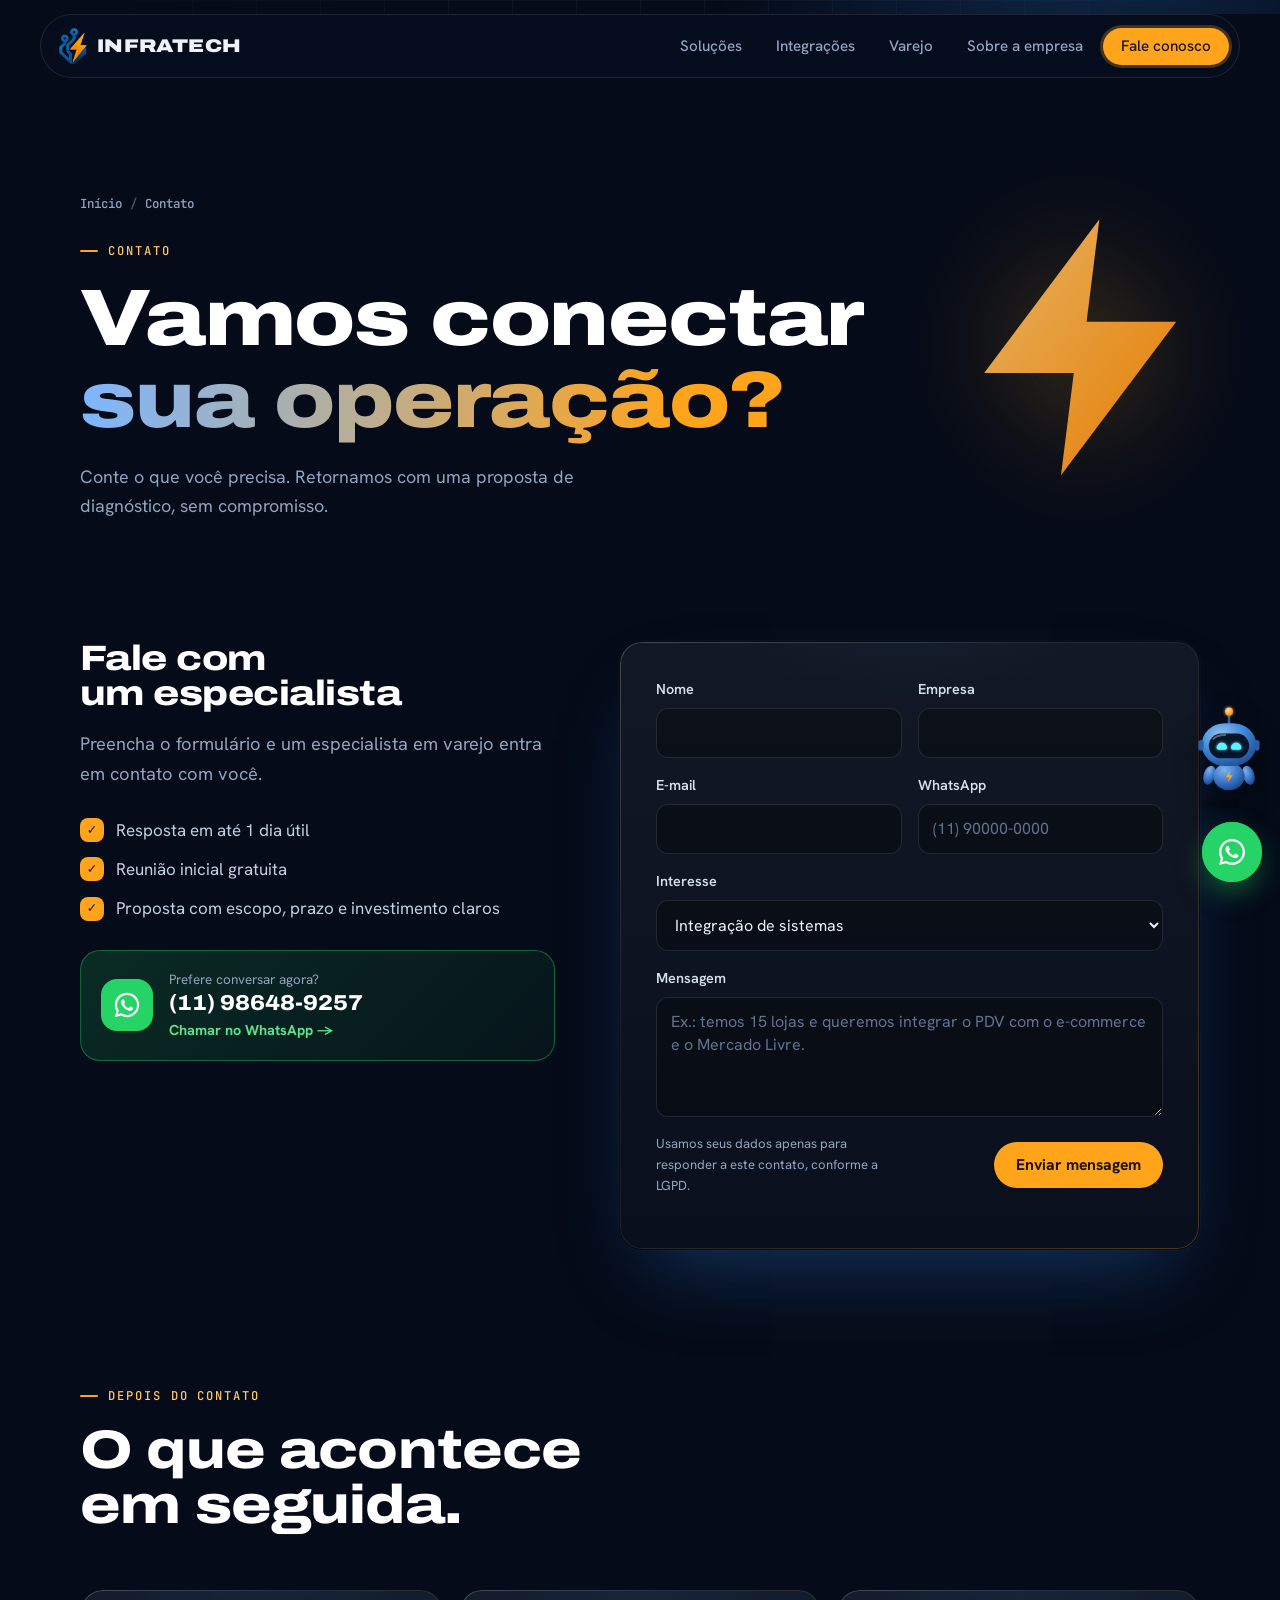
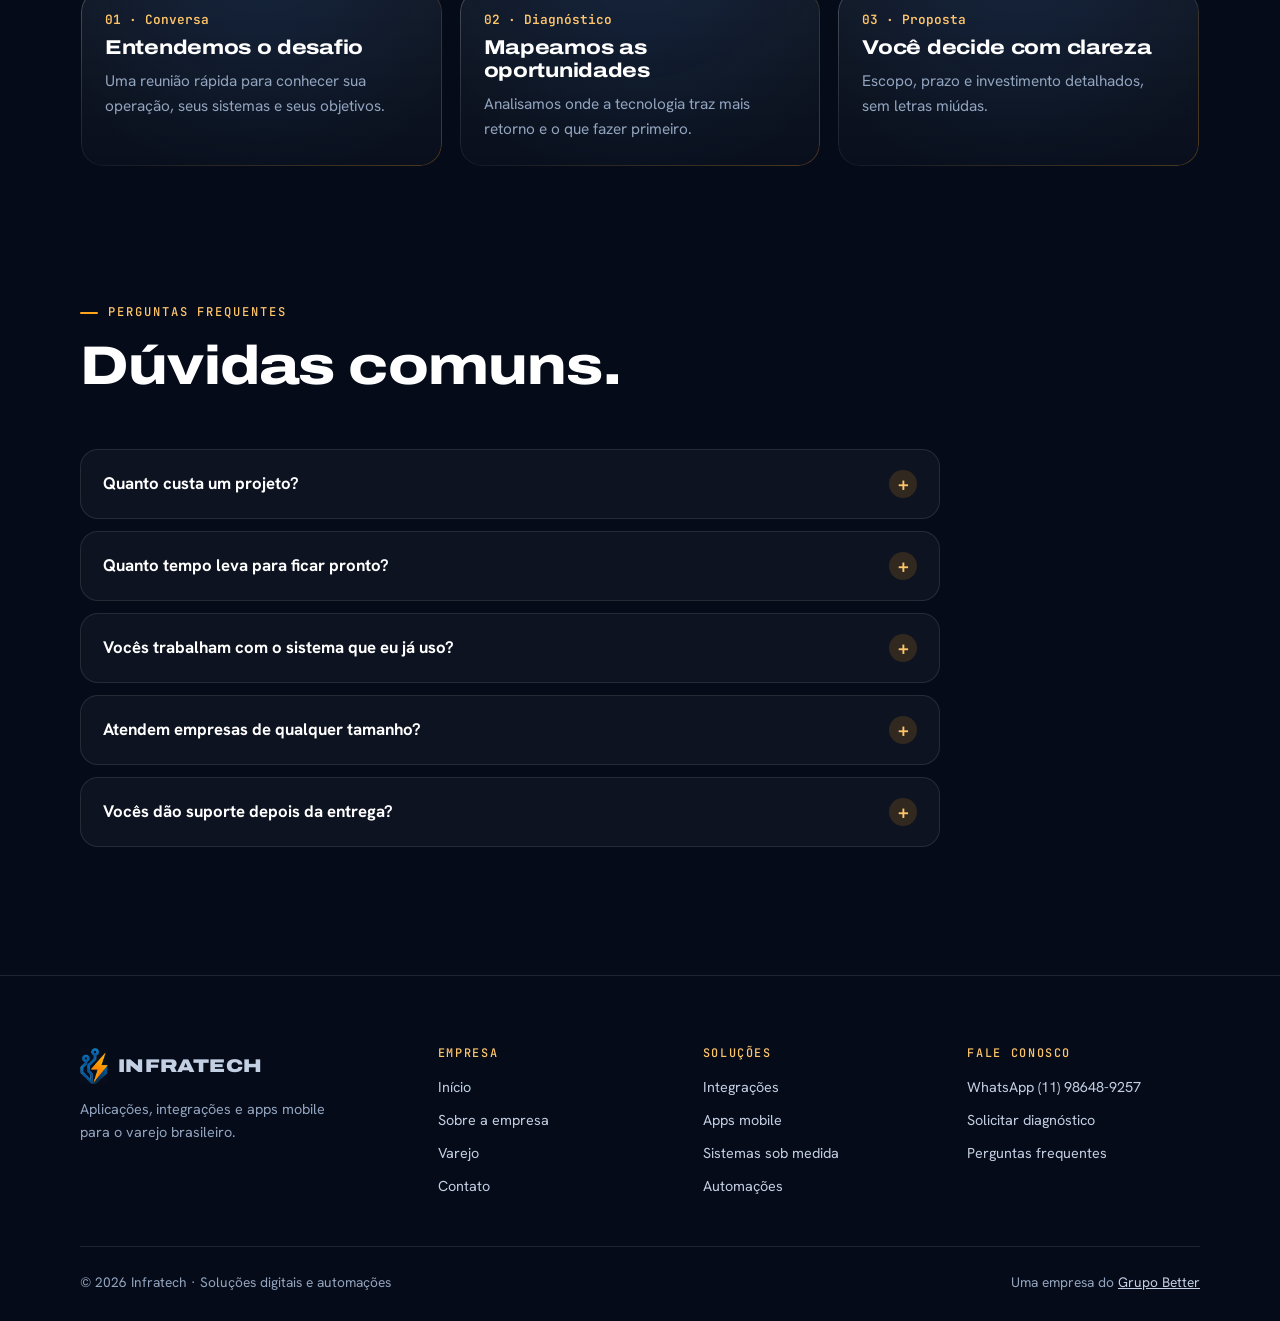
==== contato.html @ d36007a4 "Site Infratech: versão para Netlify Páginas estáticas, assistente com IA em netlify/functions/chat.m" ====
<!doctype html>
<html lang="pt-BR">
<head>
<meta charset="utf-8">
<meta name="viewport" content="width=device-width, initial-scale=1, viewport-fit=cover">
<title>Contato — Infratech</title>
<meta name="description" content="Fale com a Infratech e solicite um diagnóstico gratuito da sua operação de varejo.">
<meta property="og:title" content="Contato — Infratech">
<meta property="og:description" content="Fale com a Infratech e solicite um diagnóstico gratuito da sua operação de varejo.">
<meta property="og:type" content="website">
<meta property="og:locale" content="pt_BR">
<meta name="theme-color" content="#050B18">
<link rel="icon" type="image/png" href="assets/favicon.png">
<link rel="preconnect" href="https://fonts.googleapis.com">
<link rel="preconnect" href="https://fonts.gstatic.com" crossorigin>
<link rel="stylesheet" href="https://fonts.googleapis.com/css2?family=Archivo:wdth,wght@100..125,500..900&family=Hanken+Grotesk:wght@400;500;600&family=JetBrains+Mono:wght@400;500&display=swap">
<link rel="stylesheet" href="assets/css/style.css">
</head>
<body>
<div class="aura" aria-hidden="true"></div>

<header>
  <div class="nav">
    <a class="brand" href="index.html" aria-label="Infratech, página inicial">
      <img src="assets/icone-infratech.png" alt="" width="28" height="36">
      <b>INFRATECH</b>
    </a>
    <nav class="links" id="menu" aria-label="Principal">
      <a href="solucoes.html">Soluções</a>
      <a href="integracoes.html">Integrações</a>
      <a href="varejo.html">Varejo</a>
      <a href="sobre.html">Sobre a empresa</a>
      <a class="btn btn-volt" href="contato.html" aria-current="page">Fale conosco</a>
    </nav>
    <button class="menu-btn" type="button" aria-label="Abrir menu" aria-controls="menu" aria-expanded="false">
      <svg class="ic-menu" viewBox="0 0 24 24"><path d="M4 7h16M4 12h16M4 17h16"/></svg>
      <svg class="ic-close" viewBox="0 0 24 24"><path d="M6 6l12 12M18 6L6 18"/></svg>
    </button>
  </div>
</header>

  <div class="page-hero">
    <svg class="bolt" viewBox="0 0 24 24" aria-hidden="true"><defs><linearGradient id="boltgrad" x1="0" y1="0" x2="1" y2="1"><stop offset="0" stop-color="#FFC56B"/><stop offset="1" stop-color="#FF8A00"/></linearGradient></defs><path d="M13 2L4 14h7l-1 8 9-12h-7l1-8z"/></svg>
    <div class="wrap">
      <nav class="crumbs" aria-label="Você está em"><a href="index.html">Início</a><span>/</span>Contato</nav>
      <p class="eyebrow">Contato</p>
      <h1>Vamos conectar <span class="grad">sua operação?</span></h1>
      <p class="lede">Conte o que você precisa. Retornamos com uma proposta de diagnóstico, sem compromisso.</p>
      
    </div>
  </div>

<main>
  <section style="padding-top:clamp(24px,4vw,48px)">
    <div class="wrap contact">
      <div class="reveal">
        <h2 style="font-size:clamp(1.6rem,2.8vw,2.2rem)">Fale com um especialista</h2>
        <p class="lede">Preencha o formulário e um especialista em varejo entra em contato com você.</p>
        <ul class="checks">
          <li>Resposta em até 1 dia útil</li>
          <li>Reunião inicial gratuita</li>
          <li>Proposta com escopo, prazo e investimento claros</li>
        </ul>
        <a class="wa-card" href="https://wa.me/5511986489257?text=Ol%C3%A1!%20Vim%20pelo%20site%20da%20Infratech%20e%20gostaria%20de%20saber%20mais." target="_blank" rel="noopener">
          <span class="wa-ico"><svg viewBox="0 0 32 32" aria-hidden="true"><path d="M16.04 3C8.86 3 3.03 8.82 3.03 16c0 2.3.6 4.54 1.74 6.52L3 29l6.65-1.74A12.95 12.95 0 0 0 16.04 29C23.2 29 29 23.18 29 16S23.2 3 16.04 3zm0 23.62c-1.95 0-3.87-.52-5.54-1.52l-.4-.24-3.95 1.03 1.06-3.85-.26-.4A10.6 10.6 0 0 1 5.4 16c0-5.86 4.77-10.63 10.64-10.63 5.86 0 10.62 4.77 10.62 10.63 0 5.87-4.76 10.62-10.62 10.62zm5.83-7.95c-.32-.16-1.89-.93-2.18-1.04-.3-.1-.5-.16-.72.16-.21.32-.82 1.04-1 1.25-.19.21-.37.24-.69.08-.32-.16-1.35-.5-2.57-1.59-.95-.85-1.59-1.9-1.78-2.21-.18-.32-.02-.5.14-.65.15-.14.32-.37.48-.56.16-.19.21-.32.32-.53.1-.21.05-.4-.03-.56-.08-.16-.72-1.73-.98-2.37-.26-.62-.52-.54-.72-.55h-.61c-.21 0-.56.08-.85.4-.29.32-1.11 1.09-1.11 2.65s1.14 3.08 1.3 3.29c.16.21 2.24 3.42 5.43 4.8.76.33 1.35.52 1.81.67.76.24 1.45.2 2 .12.61-.09 1.89-.77 2.15-1.52.27-.74.27-1.38.19-1.52-.08-.13-.29-.21-.61-.37z"/></svg></span>
          <span><small>Prefere conversar agora?</small><b>(11) 98648-9257</b><em>Chamar no WhatsApp →</em></span>
        </a>
      </div>
      <form id="form-contato" class="glass reveal" name="contato" action="/" method="post" data-netlify="true" netlify-honeypot="site" novalidate>
        <input type="hidden" name="form-name" value="contato">
        <div class="row">
          <label for="nome">Nome<input id="nome" name="nome" autocomplete="name" required></label>
          <label for="empresa">Empresa<input id="empresa" name="empresa" autocomplete="organization"></label>
        </div>
        <div class="row">
          <label for="email">E-mail<input id="email" name="email" type="email" autocomplete="email" required></label>
          <label for="telefone">WhatsApp<input id="telefone" name="telefone" type="tel" autocomplete="tel" placeholder="(11) 90000-0000"></label>
        </div>
        <label for="interesse">Interesse
          <select id="interesse" name="interesse">
            <option>Integração de sistemas</option>
            <option>Aplicativo mobile</option>
            <option>Sistema sob medida</option>
            <option>Automação de processos</option>
            <option>Ainda não sei, quero conversar</option>
          </select>
        </label>
        <label for="mensagem">Mensagem<textarea id="mensagem" name="mensagem" placeholder="Ex.: temos 15 lojas e queremos integrar o PDV com o e-commerce e o Mercado Livre."></textarea></label>
        <input class="hp" type="text" name="site" tabindex="-1" autocomplete="off" aria-hidden="true">
        <div class="form-foot">
          <small>Usamos seus dados apenas para responder a este contato, conforme a LGPD.</small>
          <button class="btn btn-volt" type="submit">Enviar mensagem</button>
        </div>
        <p id="status" role="status" aria-live="polite"></p>
      </form>
      <!-- formulário oculto: registra na Netlify os contatos encaminhados pelo assistente do chat -->
      <form name="lead-chat" data-netlify="true" netlify-honeypot="site" hidden>
        <input type="hidden" name="form-name" value="lead-chat">
        <input name="resumo"><textarea name="conversa"></textarea><input name="site">
      </form>
    </div>
  </section>

  <section style="padding-top:0">
    <div class="wrap">
      <div class="sec-head reveal">
        <div><p class="eyebrow">Depois do contato</p><h2>O que acontece em seguida.</h2></div>
      </div>
      <div class="next">
        <div class="glass reveal"><span class="n">01 · Conversa</span><h3>Entendemos o desafio</h3><p>Uma reunião rápida para conhecer sua operação, seus sistemas e seus objetivos.</p></div>
        <div class="glass reveal"><span class="n">02 · Diagnóstico</span><h3>Mapeamos as oportunidades</h3><p>Analisamos onde a tecnologia traz mais retorno e o que fazer primeiro.</p></div>
        <div class="glass reveal"><span class="n">03 · Proposta</span><h3>Você decide com clareza</h3><p>Escopo, prazo e investimento detalhados, sem letras miúdas.</p></div>
      </div>
    </div>
  </section>

  <section style="padding-top:0" id="perguntas">
    <div class="wrap">
      <div class="sec-head reveal">
        <div><p class="eyebrow">Perguntas frequentes</p><h2>Dúvidas comuns.</h2></div>
      </div>
      <div class="faq"><details class="reveal"><summary>Quanto custa um projeto?</summary><p>Depende do escopo. Depois do diagnóstico inicial, enviamos uma proposta com escopo, prazo e investimento detalhados, sem compromisso.</p></details><details class="reveal"><summary>Quanto tempo leva para ficar pronto?</summary><p>Uma integração simples pode ficar pronta em poucas semanas; aplicativos e sistemas maiores são entregues em etapas, com partes funcionando desde as primeiras sprints.</p></details><details class="reveal"><summary>Vocês trabalham com o sistema que eu já uso?</summary><p>Na maioria dos casos, sim. Integramos com ERPs, PDVs, plataformas de e-commerce e marketplaces por meio de APIs. No diagnóstico confirmamos as possibilidades do seu sistema.</p></details><details class="reveal"><summary>Atendem empresas de qualquer tamanho?</summary><p>Sim. Atendemos desde lojas com poucas unidades até redes e distribuidores, ajustando o projeto à realidade de cada operação.</p></details><details class="reveal"><summary>Vocês dão suporte depois da entrega?</summary><p>Sim. Oferecemos planos de suporte e evolução contínua, com acompanhamento e melhorias depois do go-live.</p></details></div>
    </div>
  </section>
</main>

<footer>
  <div class="wrap">
    <div class="foot-grid">
      <div>
        <a class="brand" href="index.html"><img src="assets/icone-infratech.png" alt="" width="26" height="34"><b>INFRATECH</b></a>
        <p>Aplicações, integrações e apps mobile para o varejo brasileiro.</p>
      </div>
      <div>
        <h4>Empresa</h4>
        <ul><li><a href="index.html">Início</a></li><li><a href="sobre.html">Sobre a empresa</a></li><li><a href="varejo.html">Varejo</a></li><li><a href="contato.html">Contato</a></li></ul>
      </div>
      <div>
        <h4>Soluções</h4>
        <ul><li><a href="integracoes.html">Integrações</a></li><li><a href="solucoes.html#mobile">Apps mobile</a></li><li><a href="solucoes.html#sistemas">Sistemas sob medida</a></li><li><a href="solucoes.html#automacoes">Automações</a></li></ul>
      </div>
      <div>
        <h4>Fale conosco</h4>
        <ul><li><a href="https://wa.me/5511986489257?text=Ol%C3%A1!%20Vim%20pelo%20site%20da%20Infratech%20e%20gostaria%20de%20saber%20mais." target="_blank" rel="noopener">WhatsApp (11) 98648-9257</a></li><li><a href="contato.html">Solicitar diagnóstico</a></li><li><a href="contato.html#perguntas">Perguntas frequentes</a></li></ul>
      </div>
    </div>
    <div class="foot-bottom"><span>© <span data-ano>2026</span> Infratech · Soluções digitais e automações</span><span class="foot-grupo">Uma empresa do <a href="sobre.html#grupo">Grupo Better</a></span></div>
  </div>
</footer>

<div class="bot-wrap" id="bot">
  <div class="bot-bubble" id="bot-bubble" hidden>Oi! Tire suas dúvidas comigo 👋</div>
  <div class="bot-panel" id="bot-panel" role="dialog" aria-label="Assistente Infratech" hidden>
    <div class="chat-head">
      <span class="chat-ava"><img src="assets/icone-infratech.png" alt=""></span>
      <span><b>Assistente Infratech</b><small><i></i>Online · responde na hora</small></span>
      <button class="bot-close" type="button" aria-label="Fechar">×</button>
    </div>
    <div class="chat-log" id="chat-log" aria-live="polite"></div>
    <div class="chat-chips" id="chat-chips">
      <button type="button">Quais soluções vocês oferecem?</button>
      <button type="button">Vocês atendem meu segmento?</button>
      <button type="button">Como funciona o diagnóstico?</button>
      <button type="button">Quero falar com uma pessoa</button>
    </div>
    <form class="chat-form" id="chat-form">
      <label class="sr" for="chat-input">Sua mensagem</label>
      <input id="chat-input" name="mensagem" type="text" maxlength="600" autocomplete="off" placeholder="Digite sua mensagem…">
      <button type="submit" aria-label="Enviar"><svg viewBox="0 0 24 24" aria-hidden="true"><path d="M4 12l16-8-6 16-2-6-8-2z"/></svg></button>
    </form>
    <p class="chat-note">Assistente com IA, pode cometer erros. <a href="https://wa.me/5511986489257?text=Ol%C3%A1!%20Vim%20pelo%20site%20da%20Infratech%20e%20gostaria%20de%20falar%20com%20um%20especialista." target="_blank" rel="noopener">Falar com uma pessoa</a></p>
  </div>
  <button class="bot" type="button" aria-label="Abrir assistente Infratech" aria-expanded="false" aria-controls="bot-panel">
    <svg viewBox="0 0 120 140" aria-hidden="true">
      <defs>
        <radialGradient id="botHead" cx="35%" cy="25%" r="80%"><stop offset="0" stop-color="#8CC0F2"/><stop offset=".55" stop-color="#3E86D6"/><stop offset="1" stop-color="#1D4F94"/></radialGradient>
        <radialGradient id="botBody" cx="35%" cy="25%" r="85%"><stop offset="0" stop-color="#7DB3EC"/><stop offset=".6" stop-color="#346FC0"/><stop offset="1" stop-color="#173F7A"/></radialGradient>
        <radialGradient id="botTip" cx="40%" cy="35%" r="70%"><stop offset="0" stop-color="#FFE0A8"/><stop offset="1" stop-color="#FF8A00"/></radialGradient>
        <filter id="botGlow" x="-50%" y="-50%" width="200%" height="200%"><feGaussianBlur stdDeviation="2.2" result="b"/><feMerge><feMergeNode in="b"/><feMergeNode in="SourceGraphic"/></feMerge></filter>
      </defs>
      <g class="bot-antenna"><rect x="58" y="12" width="4" height="18" rx="2" fill="#2A5FA8"/><circle class="bot-tip" cx="60" cy="10" r="6" fill="url(#botTip)" filter="url(#botGlow)"/></g>
      <g class="bot-arm l"><ellipse cx="30" cy="108" rx="9" ry="15" fill="url(#botBody)" transform="rotate(18 30 108)"/></g>
      <g class="bot-arm r"><ellipse cx="90" cy="108" rx="9" ry="15" fill="url(#botBody)" transform="rotate(-18 90 108)"/></g>
      <ellipse cx="60" cy="110" rx="24" ry="21" fill="url(#botBody)"/>
      <path d="M62 101l-7 10h5l-2 8 8-11h-5l1-7z" fill="#FFA41B"/>
      <rect x="18" y="28" width="84" height="66" rx="36" fill="url(#botHead)"/>
      <rect x="13" y="54" width="8" height="16" rx="4" fill="#2A5FA8"/><rect x="99" y="54" width="8" height="16" rx="4" fill="#2A5FA8"/>
      <rect x="29" y="44" width="62" height="38" rx="19" fill="#081428"/>
      <path d="M36 52c4-5 12-6 18-6" stroke="rgba(255,255,255,.35)" stroke-width="3" stroke-linecap="round" fill="none"/>
      <g class="bot-eyes" filter="url(#botGlow)">
        <g class="bot-eye"><path d="M41 66c0-5 4-8 8-8s8 3 8 8c0 2-2 3-8 3s-8-1-8-3z" fill="#5CF2FF"/></g>
        <g class="bot-eye"><path d="M63 66c0-5 4-8 8-8s8 3 8 8c0 2-2 3-8 3s-8-1-8-3z" fill="#5CF2FF"/></g>
      </g>
    </svg>
  </button>
  <span class="bot-shadow" aria-hidden="true"></span>
</div>

<a class="wa-float" href="https://wa.me/5511986489257?text=Ol%C3%A1!%20Vim%20pelo%20site%20da%20Infratech%20e%20gostaria%20de%20saber%20mais." target="_blank" rel="noopener" aria-label="Conversar no WhatsApp: (11) 98648-9257">
  <svg viewBox="0 0 32 32" aria-hidden="true"><path d="M16.04 3C8.86 3 3.03 8.82 3.03 16c0 2.3.6 4.54 1.74 6.52L3 29l6.65-1.74A12.95 12.95 0 0 0 16.04 29C23.2 29 29 23.18 29 16S23.2 3 16.04 3zm0 23.62c-1.95 0-3.87-.52-5.54-1.52l-.4-.24-3.95 1.03 1.06-3.85-.26-.4A10.6 10.6 0 0 1 5.4 16c0-5.86 4.77-10.63 10.64-10.63 5.86 0 10.62 4.77 10.62 10.63 0 5.87-4.76 10.62-10.62 10.62zm5.83-7.95c-.32-.16-1.89-.93-2.18-1.04-.3-.1-.5-.16-.72.16-.21.32-.82 1.04-1 1.25-.19.21-.37.24-.69.08-.32-.16-1.35-.5-2.57-1.59-.95-.85-1.59-1.9-1.78-2.21-.18-.32-.02-.5.14-.65.15-.14.32-.37.48-.56.16-.19.21-.32.32-.53.1-.21.05-.4-.03-.56-.08-.16-.72-1.73-.98-2.37-.26-.62-.52-.54-.72-.55h-.61c-.21 0-.56.08-.85.4-.29.32-1.11 1.09-1.11 2.65s1.14 3.08 1.3 3.29c.16.21 2.24 3.42 5.43 4.8.76.33 1.35.52 1.81.67.76.24 1.45.2 2 .12.61-.09 1.89-.77 2.15-1.52.27-.74.27-1.38.19-1.52-.08-.13-.29-.21-.61-.37z"/></svg><span class="wa-tip">Fale no WhatsApp</span>
</a>

<script src="assets/js/main.js"></script>
</body>
</html>
---- assets/css/style.css ----
/* Infratech — estilos compartilhados por todas as páginas */
:root{
  --bg:#050B18;
  --bg-2:#0A1426;
  --glass:rgba(255,255,255,.045);
  --glass-line:rgba(255,255,255,.10);
  --ink:#EEF3FB;
  --muted:#93A4BF;
  --blue:#2F86F0;
  --blue-soft:#7DB6FF;
  --volt:#FFA41B;
  --volt-soft:#FFC56B;
  --ok:#3CDB94;
  --f-display:"Archivo","Arial Narrow",Arial,sans-serif;
  --f-body:"Hanken Grotesk",system-ui,-apple-system,"Segoe UI",Roboto,sans-serif;
  --f-mono:"JetBrains Mono",ui-monospace,SFMono-Regular,Menlo,Consolas,monospace;
  --wrap:1200px;
  --gutter:clamp(16px,4vw,40px);
  --r:22px;
  color-scheme:dark;
}
*{box-sizing:border-box}
[hidden]{display:none!important}
html{scroll-behavior:smooth;background:var(--bg)}
body{margin:0;background:var(--bg);color:var(--ink);font:400 17px/1.6 var(--f-body);-webkit-font-smoothing:antialiased;overflow-x:hidden}
img{max-width:100%;display:block}
a{color:inherit}
:focus-visible{outline:2px solid var(--volt);outline-offset:3px;border-radius:6px}
.wrap{max-width:var(--wrap);margin:0 auto;padding-inline:var(--gutter)}
h1,h2,h3{font-family:var(--f-display);font-stretch:120%;margin:0;text-wrap:balance;line-height:1.02;letter-spacing:-.015em;color:#fff}
h1{font-size:clamp(2.6rem,7vw,5.6rem);font-weight:850}
h2{font-size:clamp(2rem,4.4vw,3.4rem);font-weight:800}
h3{font-size:1.25rem;font-weight:750;line-height:1.15}
p{margin:0}
.grad{background:linear-gradient(92deg,var(--blue-soft) 0%,var(--volt) 85%);-webkit-background-clip:text;background-clip:text;color:transparent}
.eyebrow{display:inline-flex;align-items:center;gap:10px;font:500 .76rem/1 var(--f-mono);letter-spacing:.16em;text-transform:uppercase;color:var(--volt-soft)}
.eyebrow::before{content:"";width:18px;height:2px;background:var(--volt);border-radius:2px}
.lede{font-size:1.14rem;color:var(--muted);max-width:56ch}

/* luzes de fundo */
.aura{position:fixed;inset:0;pointer-events:none;z-index:-1;
  background:radial-gradient(40rem 30rem at 85% -5%,rgba(47,134,240,.22),transparent 60%),
             radial-gradient(34rem 26rem at 0% 45%,rgba(255,164,27,.10),transparent 60%),
             radial-gradient(36rem 30rem at 100% 95%,rgba(47,134,240,.14),transparent 60%)}
.aura::after{content:"";position:absolute;inset:0;
  background-image:linear-gradient(rgba(255,255,255,.035) 1px,transparent 1px),linear-gradient(90deg,rgba(255,255,255,.035) 1px,transparent 1px);
  background-size:64px 64px;-webkit-mask-image:radial-gradient(ellipse at 50% 0%,#000 20%,transparent 70%);mask-image:radial-gradient(ellipse at 50% 0%,#000 20%,transparent 70%)}

/* Navegação flutuante */
header{position:sticky;top:calc(env(safe-area-inset-top,0px) + 14px);z-index:30;padding-inline:var(--gutter);margin-top:14px}
.nav{max-width:var(--wrap);margin:0 auto;display:flex;align-items:center;justify-content:space-between;gap:16px;
  padding:10px 10px 10px 18px;border-radius:999px;background:rgba(8,16,32,.62);backdrop-filter:blur(16px) saturate(1.4);-webkit-backdrop-filter:blur(16px) saturate(1.4);border:1px solid var(--glass-line)}
.brand{display:flex;align-items:center;gap:10px;text-decoration:none}
.brand img{width:28px;height:auto}
.brand b{font:900 1.15rem/1 var(--f-display);font-stretch:125%;letter-spacing:.02em}
.links{display:flex;gap:6px;align-items:center}
.links a{text-decoration:none;color:var(--muted);font-weight:500;font-size:.95rem;padding:9px 14px;border-radius:999px;transition:color .2s,background .2s}
.links a:hover{color:#fff;background:rgba(255,255,255,.06)}
@media (max-width:820px){.links a:not(.btn){display:none}}

.btn{display:inline-flex;align-items:center;gap:10px;font:700 .98rem/1 var(--f-body);text-decoration:none;padding:15px 22px;border-radius:999px;border:0;cursor:pointer;transition:transform .2s,box-shadow .2s,background .2s}
.btn-volt{background:var(--volt);color:#1A1003;box-shadow:0 0 0 0 rgba(255,164,27,0)}
.btn-volt:hover{transform:translateY(-2px);box-shadow:0 10px 30px -6px rgba(255,164,27,.55)}
.links .btn-volt{color:#1A1003;padding:11px 18px}
.links .btn-volt:hover{background:var(--volt-soft);color:#1A1003}
.btn-glass{background:var(--glass);color:#fff;border:1px solid var(--glass-line);backdrop-filter:blur(10px);-webkit-backdrop-filter:blur(10px)}
.btn-glass:hover{background:rgba(255,255,255,.1)}

/* HERO com a foto do shopping */
.hero{padding-inline:var(--gutter);margin-top:-72px}
.stage{position:relative;max-width:1400px;margin:0 auto;min-height:clamp(560px,82vh,780px);border-radius:0 0 34px 34px;overflow:hidden;isolation:isolate;
  display:flex;align-items:flex-end;background:var(--bg-2)}
.stage-media,.stage-media img,.stage-media video{position:absolute;inset:0;width:100%;height:100%;object-fit:cover;max-width:none}
.stage-media .zoom{position:absolute;inset:0;animation:kenburns 14s ease-in-out infinite alternate;transform-origin:50% 55%;will-change:transform}
.stage-media .zoom canvas{position:absolute;inset:0;width:100%;height:100%;mix-blend-mode:screen;pointer-events:none}
@keyframes kenburns{0%{transform:scale(1.04) translate(0,0)}50%{transform:scale(1.12) translate(-1.2%,-.6%)}100%{transform:scale(1.08) translate(1.2%,-1%)}}
.stage video{z-index:1}
.stage video:not([data-ok]){display:none}
.stage::after{content:"";position:absolute;inset:0;z-index:2;
  background:linear-gradient(180deg,rgba(5,11,24,.75) 0%,rgba(5,11,24,.25) 30%,rgba(5,11,24,.55) 62%,rgba(5,11,24,.98) 100%),
             linear-gradient(90deg,rgba(5,11,24,.7),transparent 65%)}
.streaks{position:absolute;inset:0 0 0 52%;z-index:3;pointer-events:none;overflow:hidden}
@media (max-width:900px){.streaks{display:none}}
/* rastros de luz que cruzam o piso, como pessoas passando apressadas */
.streaks i{position:absolute;left:0;height:var(--h,2px);width:var(--l,18%);border-radius:4px;opacity:0;filter:blur(.4px);
  background:linear-gradient(90deg,transparent,var(--c,#FFE2B0) 70%,#fff);box-shadow:0 0 12px var(--c,#FFE2B0);
  animation:trail var(--d,1.8s) cubic-bezier(.4,0,.6,1) infinite;animation-delay:var(--w,0s)}
.streaks i.r{transform:scaleX(-1);animation-name:trail-r}
@keyframes trail{0%{transform:translateX(-30vw);opacity:0}12%{opacity:var(--o,.85)}85%{opacity:var(--o,.85)}100%{transform:translateX(115vw);opacity:0}}
@keyframes trail-r{0%{transform:translateX(115vw) scaleX(-1);opacity:0}12%{opacity:var(--o,.85)}85%{opacity:var(--o,.85)}100%{transform:translateX(-30vw) scaleX(-1);opacity:0}}
/* pulso de luz ambiente, como vitrines e movimento constante */
.stage-media::after{content:"";position:absolute;inset:0;background:radial-gradient(60% 40% at 50% 75%,rgba(255,190,110,.18),transparent 70%);mix-blend-mode:screen;animation:buzz 3.2s ease-in-out infinite alternate}
@keyframes buzz{from{opacity:.35}to{opacity:1}}

.hero-in{position:relative;z-index:4;width:100%;max-width:var(--wrap);margin:0 auto;padding:150px var(--gutter) clamp(28px,4vw,44px);display:grid;gap:clamp(36px,5vw,56px)}
.hero-in>*{min-width:0}
.hero-in h1{margin-top:20px;max-width:13ch;font-size:clamp(2.8rem,7.6vw,6.2rem)}
.hero-in .lede{margin-top:24px;color:#C3CFE2;font-size:clamp(1.05rem,1.4vw,1.2rem)}
.cta-row{display:flex;flex-wrap:wrap;gap:12px;margin-top:32px}

@media (max-width:700px){.hero{padding-inline:0}.stage{border-radius:0 0 26px 26px}}

/* Pilares no rodapé do hero */
.pillars{display:grid;grid-template-columns:repeat(4,1fr);border-radius:20px;overflow:hidden;
  background:rgba(9,18,36,.55);backdrop-filter:blur(18px) saturate(1.3);-webkit-backdrop-filter:blur(18px) saturate(1.3);border:1px solid var(--glass-line)}
.pillars a{display:flex;gap:14px;align-items:center;padding:18px 20px;text-decoration:none;border-left:1px solid var(--glass-line);transition:background .25s;min-width:0}
.pillars a:first-child{border-left:0}
.pillars a:hover{background:rgba(255,255,255,.06)}
.pillars svg{flex:none;width:38px;height:38px;padding:9px;border-radius:12px;background:rgba(47,134,240,.16);stroke:var(--blue-soft);fill:none;stroke-width:1.9;stroke-linecap:round;stroke-linejoin:round}
.pillars a:nth-child(even) svg{background:rgba(255,164,27,.14);stroke:var(--volt-soft)}
.pillars b{display:block;font:700 .98rem/1.2 var(--f-body);color:#fff}
.pillars small{display:block;font-size:.82rem;color:var(--muted);margin-top:3px}
@media (max-width:900px){.pillars{grid-template-columns:repeat(2,1fr)}.pillars a:nth-child(3){border-left:0}.pillars a:nth-child(n+3){border-top:1px solid var(--glass-line)}}
@media (max-width:480px){.pillars a{padding:14px 12px;gap:10px}.pillars small{display:none}.pillars b{font-size:.88rem}.pillars svg{width:32px;height:32px;padding:7px}}

/* Faixas cruzadas de tecnologias */
.bands{position:relative;height:clamp(190px,22vw,260px);margin-top:clamp(24px,4vw,48px);overflow:hidden}
.band{position:absolute;left:-5%;right:-5%;top:50%;overflow:hidden;padding-block:16px}
.band.front{transform:translateY(-50%) rotate(-4deg);z-index:2;
  background:linear-gradient(90deg,#FFB23F,#FF8A00);box-shadow:0 20px 50px -12px rgba(255,138,0,.45)}
.band.back{transform:translateY(-50%) rotate(3.4deg);background:linear-gradient(90deg,#0E2A57,#1A4F9C);border-block:1px solid var(--glass-line)}
.band .row{display:flex;align-items:center;gap:28px;width:max-content;animation:slide 40s linear infinite}
.band.back .row{animation-direction:reverse;animation-duration:55s}
.band .row span{font:850 clamp(1.15rem,2.2vw,1.7rem)/1 var(--f-display);font-stretch:125%;text-transform:uppercase;letter-spacing:.02em;white-space:nowrap}
.band.front .row span{color:#06132A}
.band.back .row span{color:transparent;-webkit-text-stroke:1px rgba(214,228,250,.7)}
.band .row svg{flex:none;width:22px;height:22px}
.band.front .row svg{fill:#06132A}
.band.back .row svg{fill:var(--volt);opacity:.7}
@keyframes slide{to{transform:translateX(-50%)}}

/* Seções */
section{padding-block:clamp(72px,10vw,128px)}
.sec-head{display:grid;grid-template-columns:1.1fr .9fr;gap:20px 56px;align-items:end;margin-bottom:clamp(36px,5vw,56px)}
.sec-head>*{min-width:0}
.sec-head h2{margin-top:16px}
@media (max-width:820px){.sec-head{grid-template-columns:1fr}}

.glass{background:radial-gradient(420px circle at var(--mx,50%) var(--my,-30%),rgba(47,134,240,.13),transparent 60%),linear-gradient(180deg,rgba(255,255,255,.055),rgba(255,255,255,.02));
  border:1px solid transparent;border-radius:var(--r);position:relative;overflow:hidden;
  background-clip:padding-box}
.glass::after{content:"";position:absolute;inset:0;border-radius:inherit;padding:1px;pointer-events:none;
  background:linear-gradient(140deg,rgba(255,255,255,.22),rgba(255,255,255,.05) 40%,rgba(255,164,27,.28));
  -webkit-mask:linear-gradient(#000 0 0) content-box,linear-gradient(#000 0 0);-webkit-mask-composite:xor;mask-composite:exclude}
.glass:hover::after{background:linear-gradient(140deg,rgba(125,182,255,.6),rgba(255,255,255,.08) 45%,rgba(255,164,27,.55))}

/* Bento de serviços */
.bento{display:grid;grid-template-columns:repeat(6,1fr);gap:16px}
.cell{padding:clamp(22px,2.6vw,32px);display:flex;flex-direction:column;gap:12px;min-width:0;transition:transform .3s,border-color .3s}
.cell:hover{transform:translateY(-4px)}
.cell .tag{font:500 .72rem/1 var(--f-mono);letter-spacing:.14em;text-transform:uppercase;color:var(--blue-soft)}
.cell p{color:var(--muted)}
.cell.int{grid-column:span 4}
.cell.mob{grid-column:span 2;grid-row:span 2}
.cell.app,.cell.auto{grid-column:span 2}
.cell.cta-cell{grid-column:span 6;flex-direction:row;flex-wrap:wrap;align-items:center;background:linear-gradient(110deg,rgba(47,134,240,.38),rgba(255,164,27,.30));justify-content:space-between}
.cell.cta-cell h3{font-size:clamp(1.3rem,2.4vw,1.8rem)}
.cell.int::before{content:"";position:absolute;width:420px;height:420px;right:-160px;top:-200px;background:radial-gradient(circle,rgba(47,134,240,.35),transparent 65%);pointer-events:none}
@media (max-width:980px){.bento{grid-template-columns:repeat(2,1fr)}.cell.int,.cell.mob,.cell.app,.cell.auto,.cell.cta-cell{grid-column:span 2;grid-row:auto}}
@media (min-width:600px) and (max-width:980px){.cell.app,.cell.auto{grid-column:span 1}}

/* diagrama de integração */
.mesh{margin-top:auto;display:grid;grid-template-columns:1fr auto 1fr;align-items:center;gap:14px;padding-top:12px}
.mesh .col{display:grid;gap:8px}
.chip{font:500 .78rem/1 var(--f-mono);padding:10px 12px;border-radius:10px;background:rgba(255,255,255,.05);border:1px solid var(--glass-line);color:#D5DEEC;position:relative}
.chip::after{content:"";position:absolute;top:50%;width:14px;height:1px;background:linear-gradient(90deg,var(--volt),transparent)}
.mesh .col:first-child .chip::after{right:-15px}
.mesh .col:last-child .chip::after{left:-15px;transform:scaleX(-1)}
.hub{width:78px;height:78px;border-radius:22px;display:grid;place-items:center;background:linear-gradient(145deg,#1B5FB8,#0A2347);border:1px solid rgba(255,255,255,.18);position:relative;box-shadow:0 0 40px rgba(47,134,240,.45)}
.hub img{width:40px}
.hub::after{content:"";position:absolute;inset:-9px;border-radius:28px;border:1.5px dashed rgba(255,164,27,.6);animation:spin 18s linear infinite}
@keyframes spin{to{transform:rotate(360deg)}}
@media (max-width:520px){.mesh{grid-template-columns:1fr}.hub{margin:6px auto}.chip::after{display:none}}

/* celular: tela de bloqueio com notificações chegando em sequência */
.phone{position:relative;margin:auto auto 0;width:min(232px,86%);aspect-ratio:9/19;border-radius:38px;padding:7px;
  background:linear-gradient(145deg,#3A4558,#121927 40%,#2A3344);box-shadow:0 0 0 1px rgba(255,255,255,.08),0 40px 60px -25px rgba(0,0,0,.85),0 0 60px -10px rgba(47,134,240,.35)}
.phone::before,.phone::after{content:"";position:absolute;width:3px;border-radius:2px;background:#2A3344}
.phone::before{left:-2px;top:22%;height:13%}
.phone::after{right:-2px;top:28%;height:18%}
.screen{position:relative;height:100%;border-radius:32px;overflow:hidden;padding:10px 10px 0;display:flex;flex-direction:column;
  background:radial-gradient(120% 70% at 20% 0%,#2F86F0 0%,transparent 55%),radial-gradient(90% 60% at 100% 100%,#FF9F1C 0%,transparent 60%),linear-gradient(170deg,#0B2A55,#081530 60%,#2A1A08)}
.island{width:72px;height:20px;border-radius:12px;background:#000;margin:0 auto}
.sbar{position:absolute;top:13px;left:20px;right:18px;display:flex;justify-content:space-between;font:600 .6rem/1 var(--f-body);color:#fff}
.sbar i{display:inline-block;width:16px;height:8px;border:1px solid rgba(255,255,255,.8);border-radius:3px;position:relative;vertical-align:middle;margin-left:4px}
.sbar i::after{content:"";position:absolute;inset:1px 4px 1px 1px;background:#fff;border-radius:1px}
.lock{text-align:center;color:#fff;margin-top:14px}
.lock small{display:block;font:500 .66rem/1 var(--f-body);opacity:.85}
.lock b{display:block;font:800 3rem/1 var(--f-display);font-stretch:110%;letter-spacing:-.02em;margin-top:4px;font-variant-numeric:tabular-nums}
.notes{display:grid;gap:7px;margin-top:16px}
.note{display:grid;grid-template-columns:28px 1fr;gap:8px;align-items:start;padding:9px 10px;border-radius:16px;
  background:rgba(240,245,255,.16);backdrop-filter:blur(14px) saturate(1.4);-webkit-backdrop-filter:blur(14px) saturate(1.4);border:1px solid rgba(255,255,255,.14);color:#fff;
  animation:note 10s cubic-bezier(.2,.8,.2,1) infinite both}
.note .ap{width:28px;height:28px;border-radius:8px;display:grid;place-items:center;background:linear-gradient(145deg,#2F86F0,#0B2A55)}
.note .ap svg{width:15px;height:15px;fill:#FFB23F}
.note.c .ap{background:linear-gradient(145deg,#FFB23F,#FF8A00)}
.note.c .ap svg{fill:#0B2A55}
.note.d .ap{background:linear-gradient(145deg,#3CDB94,#14915A)}
.note.d .ap svg{fill:#fff}
.note .hd{display:flex;justify-content:space-between;font:600 .56rem/1 var(--f-body);opacity:.75;text-transform:uppercase;letter-spacing:.04em}
.note p{font:600 .7rem/1.25 var(--f-body);color:#fff;margin-top:4px}
.note p span{font-weight:400;opacity:.85}
.note p em{font-style:normal;color:#FFC56B}
.note.c{animation-delay:1.6s}
.note.d{animation-delay:3.2s}
@keyframes note{
  0%{opacity:0;transform:translateY(-14px) scale(.92)}
  6%,82%{opacity:1;transform:none}
  92%,100%{opacity:0;transform:translateY(-6px) scale(.97)}}
.phone-foot{margin-top:auto;display:flex;justify-content:space-between;align-items:center;padding:0 12px 10px}
.phone-foot span{width:30px;height:30px;border-radius:50%;background:rgba(0,0,0,.35);backdrop-filter:blur(8px);-webkit-backdrop-filter:blur(8px)}
.homebar{position:absolute;bottom:6px;left:50%;width:84px;height:4px;margin-left:-42px;border-radius:4px;background:rgba(255,255,255,.85)}

/* automação: interruptores */
.toggles{display:grid;gap:8px;margin-top:auto;padding-top:8px}
.toggles div{display:flex;justify-content:space-between;align-items:center;font-size:.88rem;color:#D5DEEC;padding:9px 12px;border-radius:12px;background:rgba(255,255,255,.04)}
.sw{width:34px;height:20px;border-radius:20px;background:var(--ok);position:relative;flex:none}
.sw::after{content:"";position:absolute;top:3px;right:3px;width:14px;height:14px;border-radius:50%;background:#fff}

.code{margin-top:auto;font:400 .78rem/1.7 var(--f-mono);color:var(--muted);background:rgba(0,0,0,.25);border:1px solid var(--glass-line);border-radius:12px;padding:12px 14px;overflow-x:auto}
.code b{color:var(--blue-soft);font-weight:400}.code em{color:var(--volt-soft);font-style:normal}

/* Varejo */
.retail{display:grid;grid-template-columns:repeat(3,1fr);gap:16px}
.retail .glass{padding:clamp(24px,2.8vw,34px);display:flex;flex-direction:column;gap:12px}
.retail .ico{width:48px;height:48px;border-radius:14px;display:grid;place-items:center;background:rgba(255,164,27,.12);border:1px solid rgba(255,164,27,.3)}
.retail .ico svg{width:24px;height:24px;stroke:var(--volt-soft);fill:none;stroke-width:1.8;stroke-linecap:round;stroke-linejoin:round}
.retail p{color:var(--muted)}
.retail code{margin-top:auto;font:500 .76rem/1.6 var(--f-mono);color:var(--blue-soft)}
@media (max-width:900px){.retail{grid-template-columns:1fr}}

/* Processo */
.timeline{display:grid;grid-template-columns:repeat(4,1fr);gap:16px;position:relative}
.timeline::before{content:"";position:absolute;left:0;right:0;top:23px;height:2px;background:linear-gradient(90deg,var(--blue),var(--volt));opacity:.6}
.tl{display:grid;gap:12px;align-content:start;position:relative}
.tl .n{width:48px;height:48px;border-radius:50%;display:grid;place-items:center;background:var(--bg);border:2px solid var(--blue);font:600 .85rem/1 var(--f-mono);color:#fff}
.tl:nth-child(3) .n{border-color:#B9944A}.tl:nth-child(4) .n{border-color:var(--volt)}
.tl p{color:var(--muted);font-size:.97rem}
.tl small{font:500 .74rem/1 var(--f-mono);color:var(--volt-soft)}
@media (max-width:900px){.timeline{grid-template-columns:repeat(2,1fr);row-gap:36px}.timeline::before{display:none}}
@media (max-width:520px){.timeline{grid-template-columns:1fr}}

/* Contato */
.contact{display:grid;grid-template-columns:.9fr 1.1fr;gap:clamp(32px,5vw,72px);align-items:start}
.contact>*{min-width:0}
.contact .lede{margin-top:18px}
.checks{list-style:none;padding:0;margin:28px 0 0;display:grid;gap:12px}
.checks li{display:flex;gap:12px;align-items:center;color:#C3CFE2}
.checks li::before{content:"✓";flex:none;width:24px;height:24px;border-radius:8px;display:grid;place-items:center;background:var(--volt);color:#1A1003;font:800 .78rem/1 var(--f-body)}
form.glass{padding:clamp(22px,3vw,36px);display:grid;gap:16px;box-shadow:0 0 0 1px rgba(255,255,255,.02),0 40px 80px -30px rgba(47,134,240,.35)}
.row{display:grid;grid-template-columns:1fr 1fr;gap:16px}
@media (max-width:560px){.row{grid-template-columns:1fr}}
@media (max-width:860px){.contact{grid-template-columns:1fr}}
label{display:grid;gap:7px;font-weight:600;font-size:.9rem;color:#D5DEEC}
input,select,textarea{font:400 1rem/1.4 var(--f-body);color:var(--ink);background:rgba(0,0,0,.28);border:1px solid var(--glass-line);border-radius:12px;padding:13px 14px;width:100%}
input::placeholder,textarea::placeholder{color:#62738E}
select option{background:var(--bg-2)}
input:focus,select:focus,textarea:focus{outline:none;border-color:var(--blue);box-shadow:0 0 0 3px rgba(47,134,240,.25)}
textarea{min-height:120px;resize:vertical}
.form-foot{display:flex;flex-wrap:wrap;gap:14px;align-items:center;justify-content:space-between}
.form-foot small{color:var(--muted);font-size:.82rem;max-width:34ch}
#status{font-weight:600;font-size:.95rem;min-height:1px}
#status.ok{color:var(--ok)}#status.err{color:#FF7A7A}
.hp{position:absolute;left:-9999px}

footer{border-top:1px solid var(--glass-line);padding-block:36px;color:var(--muted);font-size:.9rem}
.foot{display:flex;flex-wrap:wrap;gap:16px 32px;justify-content:space-between;align-items:center}

/* revelar ao rolar: visível por padrão, anima apenas se o JS ativar */
.js .reveal{opacity:0;transform:translateY(24px);transition:opacity .7s ease,transform .7s ease}
.js .reveal.in{opacity:1;transform:none}


/* ===== Navegação entre páginas ===== */
.links a[aria-current="page"]{color:#fff;background:rgba(255,255,255,.08)}
.menu-btn{display:none;width:44px;height:44px;border-radius:50%;border:1px solid var(--glass-line);background:var(--glass);color:#fff;cursor:pointer;place-items:center}
.menu-btn svg{width:20px;height:20px;stroke:currentColor;stroke-width:2;fill:none;stroke-linecap:round}
.menu-btn .ic-close{display:none}
@media (max-width:820px){
  .menu-btn{display:grid}
  .nav{position:relative;padding:8px 8px 8px 16px}
  .links{display:none;position:absolute;top:calc(100% + 10px);left:0;right:0;flex-direction:column;align-items:stretch;gap:4px;padding:10px;border-radius:22px;
    background:#08101F;border:1px solid var(--glass-line);box-shadow:0 30px 60px -20px rgba(0,0,0,.8)}
  .links a:not(.btn){display:block;padding:14px 16px;font-size:1.05rem;border-radius:14px}
  .links .btn{justify-content:center;margin-top:6px;padding:15px}
  header.open .links{display:flex}
  header.open .menu-btn .ic-close{display:block}
  header.open .menu-btn .ic-menu{display:none}
}

/* ===== Cabeçalho das páginas internas ===== */
.page-hero{position:relative;padding-block:clamp(72px,10vw,120px) clamp(40px,6vw,72px);overflow:hidden}
.page-hero .wrap{position:relative;z-index:1}
.crumbs{display:flex;gap:8px;align-items:center;font:500 .78rem/1 var(--f-mono);color:var(--muted);margin-bottom:22px}
.crumbs a{text-decoration:none}.crumbs a:hover{color:#fff}
.crumbs span{opacity:.5}
.page-hero h1{font-size:clamp(2.6rem,6.4vw,5rem);max-width:16ch;margin-top:18px}
.page-hero .lede{margin-top:22px;font-size:clamp(1.05rem,1.4vw,1.2rem)}
.page-hero .bolt{position:absolute;right:max(var(--gutter),calc(50% - 600px));top:50%;transform:translateY(-46%);width:clamp(160px,24vw,320px);opacity:.9;pointer-events:none;
  filter:drop-shadow(0 0 60px rgba(255,164,27,.35))}
.page-hero .bolt path{fill:url(#boltgrad)}
@media (max-width:820px){.page-hero .bolt{opacity:.18;right:-40px}}

.subnav{display:flex;flex-wrap:wrap;gap:10px;margin-top:32px}
.subnav a{display:inline-flex;align-items:center;gap:8px;text-decoration:none;font:600 .92rem/1 var(--f-body);color:#D5DEEC;padding:12px 16px;border-radius:999px;border:1px solid var(--glass-line);background:var(--glass);transition:background .2s,border-color .2s}
.subnav a:hover{background:rgba(255,255,255,.08);border-color:rgba(255,255,255,.2)}
.subnav a i{width:7px;height:7px;border-radius:50%;background:var(--volt)}

/* ===== Seções de detalhe (texto + visual) ===== */
.split{display:grid;grid-template-columns:1fr 1fr;gap:clamp(32px,5vw,72px);align-items:center;scroll-margin-top:110px}
.split>*{min-width:0}
.split.rev>.visual{order:-1}
.split h2{margin-top:16px}
.split .lede{margin-top:18px}
.visual{padding:clamp(22px,3vw,36px);min-height:420px;display:flex;flex-direction:column;justify-content:center;gap:14px}
.visual .phone{margin:0 auto}
.visual .code{margin-top:0}
.visual .toggles{margin-top:0}
.visual .mesh{margin-top:0}
@media (max-width:900px){.split{grid-template-columns:1fr}.split.rev>.visual{order:0}.visual{min-height:0}}
.sep{height:1px;background:linear-gradient(90deg,transparent,var(--glass-line),transparent);margin-block:clamp(56px,8vw,96px)}
.examples{margin-top:22px;display:flex;flex-wrap:wrap;gap:8px}
.examples span{font:500 .78rem/1 var(--f-mono);color:var(--blue-soft);padding:9px 11px;border-radius:8px;background:rgba(47,134,240,.1);border:1px solid rgba(47,134,240,.22)}

/* painel de números do sistema sob medida */
.kpis{display:grid;grid-template-columns:repeat(3,1fr);gap:10px}
.kpi{padding:14px;border-radius:14px;background:rgba(255,255,255,.04);border:1px solid var(--glass-line)}
.kpi small{display:block;font:500 .68rem/1 var(--f-mono);color:var(--muted);text-transform:uppercase;letter-spacing:.08em}
.kpi b{display:block;font:800 1.2rem/1 var(--f-display);font-stretch:112%;margin-top:10px;font-variant-numeric:tabular-nums}
.kpi em{font:600 .76rem/1 var(--f-body);font-style:normal;color:var(--ok);display:block;margin-top:6px}
.bars{display:flex;align-items:flex-end;gap:8px;height:120px;padding:14px;border-radius:14px;background:rgba(255,255,255,.03);border:1px solid var(--glass-line)}
.bars i{flex:1;border-radius:6px 6px 2px 2px;background:linear-gradient(180deg,var(--blue-soft),var(--blue));opacity:.85;transform-origin:bottom;animation:grow 1.2s cubic-bezier(.2,.8,.2,1) both}
.bars i:last-child{background:linear-gradient(180deg,var(--volt-soft),var(--volt))}
@keyframes grow{from{transform:scaleY(.15)}}
@media (max-width:480px){.kpis{grid-template-columns:1fr 1fr}.kpi:last-child{display:none}}

/* ===== Varejo: segmentos e calendário ===== */
.segments{display:grid;grid-template-columns:repeat(3,1fr);gap:16px}
.segments .glass{padding:clamp(22px,2.6vw,30px);display:flex;flex-direction:column;gap:10px}
.segments .glass p{color:var(--muted);font-size:.97rem}
.segments ul{list-style:none;padding:0;margin:6px 0 0;display:flex;flex-wrap:wrap;gap:6px}
.segments li{font:500 .74rem/1 var(--f-mono);color:#D5DEEC;padding:7px 9px;border-radius:6px;background:rgba(255,255,255,.06)}
@media (max-width:980px){.segments{grid-template-columns:repeat(2,1fr)}}
@media (max-width:620px){.segments{grid-template-columns:1fr}}

.calendar{display:grid;grid-template-columns:repeat(6,1fr);gap:12px}
.month{padding:18px 16px;border-radius:18px;background:rgba(255,255,255,.035);border:1px solid var(--glass-line);display:grid;gap:8px;align-content:start}
.month small{font:500 .72rem/1 var(--f-mono);color:var(--muted);text-transform:uppercase;letter-spacing:.1em}
.month b{font:750 1.05rem/1.2 var(--f-display);font-stretch:110%;color:#fff}
.month .meter{height:6px;border-radius:6px;background:rgba(255,255,255,.08);overflow:hidden}
.month .meter i{display:block;height:100%;border-radius:6px;background:linear-gradient(90deg,var(--blue),var(--volt))}
.month.peak{background:linear-gradient(160deg,rgba(255,164,27,.18),rgba(255,164,27,.04));border-color:rgba(255,164,27,.4)}
@media (max-width:980px){.calendar{grid-template-columns:repeat(3,1fr)}}
@media (max-width:520px){.calendar{grid-template-columns:repeat(2,1fr)}}

.eco{display:grid;grid-template-columns:repeat(3,1fr);gap:16px}
.eco .glass{padding:22px;display:grid;gap:12px;align-content:start}
.eco h3{font-size:1.05rem}
.eco .tags{display:flex;flex-wrap:wrap;gap:6px}
.eco .tags span{font:500 .76rem/1 var(--f-mono);color:var(--blue-soft);padding:8px 10px;border-radius:8px;background:rgba(47,134,240,.1)}
@media (max-width:900px){.eco{grid-template-columns:1fr 1fr}}
@media (max-width:560px){.eco{grid-template-columns:1fr}}

/* ===== Sobre ===== */
.about{display:grid;grid-template-columns:1.1fr .9fr;gap:clamp(32px,5vw,72px);align-items:start}
.about>*{min-width:0}
.about .prose{display:grid;gap:18px;color:#C3CFE2;font-size:1.08rem;max-width:60ch}
.quote{padding:clamp(26px,3vw,40px);display:grid;gap:18px}
.quote p{font:700 clamp(1.3rem,2.2vw,1.7rem)/1.3 var(--f-display);font-stretch:108%;color:#fff;text-wrap:balance}
.quote span{font:500 .8rem/1 var(--f-mono);color:var(--volt-soft)}
@media (max-width:900px){.about{grid-template-columns:1fr}}
.values{display:grid;grid-template-columns:repeat(4,1fr);gap:16px}
.values .glass{padding:24px;display:grid;gap:10px;align-content:start}
.values .glass p{color:var(--muted);font-size:.96rem}
.values .k{font:800 2.4rem/1 var(--f-display);font-stretch:120%;color:transparent;-webkit-text-stroke:1px rgba(255,164,27,.7)}
@media (max-width:980px){.values{grid-template-columns:1fr 1fr}}
@media (max-width:520px){.values{grid-template-columns:1fr}}
.mvv{display:grid;grid-template-columns:repeat(3,1fr);gap:16px}
.mvv .glass{padding:clamp(24px,2.8vw,34px);display:grid;gap:12px;align-content:start}
.mvv .glass p{color:var(--muted)}
.mvv .tag{font:500 .72rem/1 var(--f-mono);letter-spacing:.14em;text-transform:uppercase;color:var(--blue-soft)}
@media (max-width:900px){.mvv{grid-template-columns:1fr}}

/* ===== Grupo Better ===== */
.grupo{display:grid;grid-template-columns:repeat(3,1fr);gap:14px}
.grupo .glass{padding:16px;display:flex;flex-direction:column;gap:6px;text-decoration:none;color:inherit}
.grupo h3{font-size:1.05rem}
.grupo .glass p{color:var(--muted);font-size:.88rem;line-height:1.5}
.grupo-logo{display:flex;align-items:center;justify-content:center;height:72px;padding:12px 18px;margin-bottom:6px;background:#fff;border-radius:12px}
.grupo-logo img{max-width:100%;max-height:100%;width:auto;height:auto}
.grupo-infra{display:inline-flex;align-items:center;gap:8px;font:800 1.05rem/1 var(--f-display);font-stretch:115%;letter-spacing:.02em;color:#0A1426}
.grupo-infra img{height:28px}
.grupo-link{font:500 .68rem/1 var(--f-mono);letter-spacing:.1em;text-transform:uppercase;color:var(--blue-soft);margin-top:auto;padding-top:6px}
.grupo .glass:hover .grupo-link{color:#fff}
.grupo-atual .grupo-link{color:var(--volt-soft)}
@media (max-width:900px){.grupo{grid-template-columns:1fr}}
/* ===== Integrações ===== */
.int-grupo{scroll-margin-top:110px}
.int-logos{display:grid;grid-template-columns:repeat(3,1fr);gap:14px}
.int-card{padding:16px;display:flex;flex-direction:column;gap:6px}
.int-card h3{font-size:1.05rem}
.int-card p{color:var(--muted);font-size:.9rem;line-height:1.5}
.int-logo{display:flex;align-items:center;justify-content:center;height:84px;padding:14px 22px;margin-bottom:6px;background:#fff;border-radius:12px}
.int-logo img{max-width:100%;max-height:100%;width:auto;height:auto}
.int-logo.quadrado{padding-block:4px}
.int-logo.escuro{background:#0A1426;box-shadow:inset 0 0 0 1px var(--glass-line)}
.int-logo b{font:800 1.2rem/1.1 var(--f-display);font-stretch:110%;color:#0A1426;text-align:center}
.int-nota{margin-top:clamp(36px,5vw,56px);color:#C3CFE2;font-size:1.02rem;text-align:center}
.int-aviso{margin-top:10px;color:var(--muted);font-size:.8rem;text-align:center;opacity:.8}
.int-mais{display:inline-block;margin-top:20px;color:var(--volt-soft);font-weight:600;text-decoration:none}
.int-mais:hover{color:#fff}
@media (max-width:900px){.int-logos{grid-template-columns:1fr 1fr}}
@media (max-width:520px){.int-logos{grid-template-columns:1fr}}
.foot-grupo{color:var(--muted)}
.foot-grupo a{color:#C3CFE2}
.foot-grupo a:hover{color:#fff}

/* ===== Contato: próximos passos e perguntas ===== */
.next{display:grid;grid-template-columns:repeat(3,1fr);gap:16px}
.next .glass{padding:24px;display:grid;gap:10px;align-content:start}
.next .glass p{color:var(--muted);font-size:.96rem}
.next .n{font:600 .8rem/1 var(--f-mono);color:var(--volt-soft)}
@media (max-width:820px){.next{grid-template-columns:1fr}}
.faq{display:grid;gap:12px;max-width:860px}
.faq details{border-radius:18px;background:rgba(255,255,255,.035);border:1px solid var(--glass-line);transition:background .2s}
.faq details[open]{background:rgba(255,255,255,.06)}
.faq summary{cursor:pointer;list-style:none;padding:20px 22px;font:700 1.05rem/1.3 var(--f-body);color:#fff;display:flex;justify-content:space-between;gap:16px;align-items:center}
.faq summary::-webkit-details-marker{display:none}
.faq summary::after{content:"+";flex:none;width:28px;height:28px;border-radius:50%;display:grid;place-items:center;background:rgba(255,164,27,.15);color:var(--volt-soft);font-size:1.2rem;transition:transform .25s}
.faq details[open] summary::after{transform:rotate(45deg)}
.faq details p{padding:0 22px 22px;color:var(--muted);max-width:70ch}

/* ===== Chamada final comum ===== */
.cta-band{padding:clamp(32px,5vw,56px);display:grid;grid-template-columns:1fr auto;gap:24px;align-items:center;
  background:radial-gradient(600px circle at 0% 0%,rgba(47,134,240,.35),transparent 60%),radial-gradient(500px circle at 100% 100%,rgba(255,164,27,.28),transparent 60%),rgba(255,255,255,.03)}
.cta-band h2{font-size:clamp(1.8rem,3.6vw,2.8rem)}
.cta-band p{color:#C3CFE2;margin-top:12px;max-width:52ch}
@media (max-width:760px){.cta-band{grid-template-columns:1fr}}
.more{display:inline-flex;align-items:center;gap:8px;margin-top:28px;font-weight:700;color:var(--volt-soft);text-decoration:none}
.more:hover{gap:12px}
.more{transition:gap .2s}

/* ===== Rodapé ===== */
footer{padding-block:clamp(48px,6vw,72px) 28px}
.foot-grid{display:grid;grid-template-columns:1.4fr 1fr 1fr 1fr;gap:32px}
.foot-grid>*{min-width:0}
.foot-grid p{color:var(--muted);margin-top:14px;max-width:34ch}
.foot-grid h4{font:500 .74rem/1 var(--f-mono);letter-spacing:.14em;text-transform:uppercase;color:var(--volt-soft);margin:0 0 16px}
.foot-grid ul{list-style:none;padding:0;margin:0;display:grid;gap:10px}
.foot-grid a{text-decoration:none;color:#C3CFE2}
.foot-grid a:hover{color:#fff}
.foot-bottom{display:flex;flex-wrap:wrap;justify-content:space-between;gap:12px;margin-top:48px;padding-top:24px;border-top:1px solid var(--glass-line);font-size:.86rem}
@media (max-width:820px){.foot-grid{grid-template-columns:1fr 1fr}.foot-grid>div:first-child{grid-column:1/-1}}

@media (prefers-reduced-motion:reduce){*{animation:none!important;transition:none!important}html{scroll-behavior:auto}.js .reveal{opacity:1;transform:none}}
.links .btn-volt[aria-current="page"]{background:var(--volt);color:#1A1003;box-shadow:0 0 0 3px rgba(255,164,27,.25)}

.stage.has-video .streaks,.stage.has-video .zoom{display:none}

/* Selo de experiência no topo */
.hero-top{display:grid;grid-template-columns:1fr 300px;gap:32px;align-items:end}
.hero-top>*{min-width:0}
.hero-in .lede strong{color:#fff;font-weight:600;background:linear-gradient(transparent 62%,rgba(255,164,27,.35) 62%)}
.xp{display:grid;justify-items:start;gap:10px;width:100%;padding:24px 26px;border-radius:24px;position:relative;
  background:rgba(9,18,36,.55);backdrop-filter:blur(18px) saturate(1.3);-webkit-backdrop-filter:blur(18px) saturate(1.3);
  border:1px solid rgba(255,164,27,.45);box-shadow:0 0 0 6px rgba(255,164,27,.06),0 30px 60px -20px rgba(0,0,0,.6),0 0 50px -10px rgba(255,164,27,.35)}
.xp-num{font:900 clamp(4rem,7vw,5.6rem)/.85 var(--f-display);font-stretch:125%;letter-spacing:-.03em;
  background:linear-gradient(160deg,#FFE0A8 0%,var(--volt) 55%,#FF7A00 100%);-webkit-background-clip:text;background-clip:text;color:transparent}
.xp-txt b{display:block;font:800 1.15rem/1.15 var(--f-display);font-stretch:112%;color:#fff;text-transform:uppercase;letter-spacing:.01em}
.xp-txt small{display:block;margin-top:8px;font-size:.88rem;line-height:1.45;color:#C3CFE2}
@media (max-width:900px){.hero-top{grid-template-columns:1fr}
  .xp{width:100%;grid-template-columns:auto 1fr;align-items:center;gap:18px;padding:18px 20px}
  .xp-num{font-size:3.4rem}}

/* Botão flutuante do WhatsApp */
.wa-float{position:fixed;right:max(18px,env(safe-area-inset-right,0px));bottom:calc(18px + env(safe-area-inset-bottom,0px));z-index:50;
  width:60px;height:60px;border-radius:50%;display:grid;place-items:center;background:#25D366;color:#fff;text-decoration:none;
  box-shadow:0 12px 30px -6px rgba(37,211,102,.55),0 4px 12px rgba(0,0,0,.35);transition:transform .2s}
.wa-float svg{width:32px;height:32px;fill:#fff}
.wa-float::before{content:"";position:absolute;inset:0;border-radius:50%;border:2px solid #25D366;animation:wa-pulse 2.4s ease-out infinite}
@keyframes wa-pulse{0%{transform:scale(1);opacity:.8}100%{transform:scale(1.6);opacity:0}}
.wa-float:hover{transform:scale(1.08)}
.wa-tip{position:absolute;right:calc(100% + 12px);top:50%;transform:translate(6px,-50%);white-space:nowrap;padding:9px 13px;border-radius:10px;
  background:#fff;color:#0B1A2E;font:700 .88rem/1 var(--f-body);box-shadow:0 10px 24px -8px rgba(0,0,0,.5);opacity:0;pointer-events:none;transition:opacity .2s,transform .2s}
.wa-float:hover .wa-tip,.wa-float:focus-visible .wa-tip{opacity:1;transform:translate(0,-50%)}
@media (max-width:560px){.wa-float{width:54px;height:54px}.wa-float svg{width:28px;height:28px}}

/* Cartão do WhatsApp na página de contato */
.wa-card{display:flex;align-items:center;gap:16px;margin-top:28px;padding:18px 20px;border-radius:20px;text-decoration:none;
  background:linear-gradient(135deg,rgba(37,211,102,.16),rgba(37,211,102,.05));border:1px solid rgba(37,211,102,.4);transition:transform .2s,background .2s}
.wa-card:hover{transform:translateY(-2px);background:linear-gradient(135deg,rgba(37,211,102,.24),rgba(37,211,102,.08))}
.wa-ico{flex:none;width:52px;height:52px;border-radius:16px;display:grid;place-items:center;background:#25D366}
.wa-ico svg{width:30px;height:30px;fill:#fff}
.wa-card small{display:block;font-size:.84rem;color:var(--muted)}
.wa-card b{display:block;font:800 1.35rem/1.2 var(--f-display);font-stretch:110%;color:#fff;font-variant-numeric:tabular-nums}
.wa-card em{display:block;font-style:normal;font-weight:700;font-size:.9rem;color:#5BE38F;margin-top:2px}
@media (prefers-reduced-motion:reduce){.wa-float::before{animation:none;display:none}}

/* Robozinho assistente flutuante */
.bot-wrap{position:fixed;right:max(12px,env(safe-area-inset-right,0px));bottom:calc(92px + env(safe-area-inset-bottom,0px));z-index:51;display:flex;flex-direction:column;align-items:flex-end}
.bot{position:relative;width:78px;height:91px;padding:0;border:0;background:none;cursor:pointer;animation:bot-float 3.2s ease-in-out infinite}
.bot svg{width:100%;height:100%;overflow:visible;filter:drop-shadow(0 10px 14px rgba(0,0,0,.45))}
.bot:hover{animation-play-state:paused}
.bot:hover svg{transform:scale(1.06) rotate(-4deg);transition:transform .25s}
@keyframes bot-float{0%,100%{transform:translateY(0)}50%{transform:translateY(-10px)}}
.bot-shadow{align-self:center;width:42px;height:8px;margin:4px 18px 0 0;border-radius:50%;background:rgba(0,0,0,.45);filter:blur(3px);animation:bot-shadow 3.2s ease-in-out infinite}
@keyframes bot-shadow{0%,100%{transform:scaleX(1);opacity:.6}50%{transform:scaleX(.7);opacity:.3}}
.bot-eyes{transition:transform .15s ease-out}
.bot-eye{transform-box:fill-box;transform-origin:center;animation:bot-blink 4.5s infinite}
@keyframes bot-blink{0%,92%,100%{transform:scaleY(1)}95%{transform:scaleY(.1)}}
.bot-tip{animation:bot-tip 1.6s ease-in-out infinite}
@keyframes bot-tip{50%{opacity:.55}}
.bot-arm{transform-box:fill-box;transform-origin:50% 15%}
.bot-arm.r{animation:bot-wave 6s ease-in-out infinite}
@keyframes bot-wave{0%,70%,100%{transform:rotate(0)}76%{transform:rotate(-55deg)}82%{transform:rotate(-30deg)}88%{transform:rotate(-55deg)}94%{transform:rotate(0)}}

.bot-bubble{margin:0 6px 8px 0;padding:10px 14px;border-radius:16px 16px 4px 16px;background:#fff;color:#0B1A2E;font:700 .9rem/1.2 var(--f-body);
  box-shadow:0 12px 28px -10px rgba(0,0,0,.6);animation:bot-pop .35s cubic-bezier(.2,.9,.3,1.3)}
@keyframes bot-pop{from{transform:scale(.6) translateY(10px);opacity:0}}
.bot-panel{position:relative;width:min(300px,calc(100vw - 32px));margin:0 4px 10px 0;padding:20px;border-radius:22px;display:grid;gap:8px;
  background:#0B1730;border:1px solid var(--glass-line);box-shadow:0 30px 60px -20px rgba(0,0,0,.8),0 0 40px -10px rgba(47,134,240,.4);animation:bot-pop .3s cubic-bezier(.2,.9,.3,1.2);transform-origin:bottom right}
.bot-panel b{font:800 1.05rem/1.25 var(--f-display);font-stretch:110%;color:#fff;padding-right:24px}
.bot-panel p{color:var(--muted);font-size:.92rem;margin-bottom:6px}
.bot-opt{display:block;padding:12px 14px;border-radius:12px;text-decoration:none;font-weight:600;font-size:.94rem;color:#E6EDF8;background:rgba(255,255,255,.05);border:1px solid var(--glass-line);transition:background .2s,border-color .2s}
.bot-opt:hover{background:rgba(255,255,255,.1);border-color:rgba(255,255,255,.2)}
.bot-opt.wa{background:#25D366;border-color:#25D366;color:#06210F}
.bot-opt.wa:hover{background:#3EE07A}
.bot-close{position:absolute;top:10px;right:10px;width:30px;height:30px;border-radius:50%;border:0;background:rgba(255,255,255,.08);color:#fff;font-size:1.2rem;line-height:1;cursor:pointer}
.bot-close:hover{background:rgba(255,255,255,.16)}
@media (max-width:560px){.bot-wrap{bottom:calc(84px + env(safe-area-inset-bottom,0px))}.bot{width:64px;height:75px}}
@media (prefers-reduced-motion:reduce){.bot,.bot-shadow,.bot-eye,.bot-tip,.bot-arm.r{animation:none}}

/* Janela de conversa do assistente */
.sr{position:absolute;width:1px;height:1px;overflow:hidden;clip:rect(0 0 0 0);white-space:nowrap}
.bot-panel{width:min(360px,calc(100vw - 24px));height:min(540px,calc(100vh - 200px));padding:0;gap:0;display:flex;flex-direction:column;overflow:hidden}
.chat-head{display:flex;align-items:center;gap:12px;padding:14px 14px 14px 16px;border-bottom:1px solid var(--glass-line);
  background:linear-gradient(120deg,rgba(47,134,240,.28),rgba(255,164,27,.12))}
.chat-ava{flex:none;width:40px;height:40px;border-radius:12px;display:grid;place-items:center;background:linear-gradient(145deg,#1B5FB8,#0A2347)}
.chat-ava img{width:22px}
.chat-head b{display:block;font:800 1rem/1.2 var(--f-display);font-stretch:110%;color:#fff;padding:0}
.chat-head small{display:flex;align-items:center;gap:6px;font-size:.78rem;color:#9FE8BF}
.chat-head small i{width:7px;height:7px;border-radius:50%;background:var(--ok)}
.chat-head .bot-close{position:static;margin-left:auto}
.chat-log{flex:1;overflow-y:auto;padding:16px 14px;display:flex;flex-direction:column;gap:10px;overscroll-behavior:contain}
.msg{max-width:86%;padding:10px 13px;border-radius:16px;font-size:.93rem;line-height:1.45;white-space:pre-wrap;word-wrap:break-word;animation:msg-in .25s ease-out}
@keyframes msg-in{from{transform:translateY(6px);opacity:0}}
.msg.ia{align-self:flex-start;background:rgba(255,255,255,.07);color:#E6EDF8;border-bottom-left-radius:4px}
.msg.eu{align-self:flex-end;background:var(--blue);color:#fff;border-bottom-right-radius:4px}
.msg.erro{background:rgba(255,122,122,.12);color:#FFC2C2}
.typing{align-self:flex-start;display:flex;gap:4px;padding:12px 14px;border-radius:16px;background:rgba(255,255,255,.07)}
.typing i{width:7px;height:7px;border-radius:50%;background:#9FB2CF;animation:dots 1.2s infinite}
.typing i:nth-child(2){animation-delay:.15s}.typing i:nth-child(3){animation-delay:.3s}
@keyframes dots{0%,60%,100%{transform:none;opacity:.4}30%{transform:translateY(-4px);opacity:1}}
.handoff{align-self:stretch;display:grid;gap:8px;padding:12px;border-radius:14px;background:rgba(37,211,102,.1);border:1px solid rgba(37,211,102,.35)}
.handoff small{color:#C3CFE2;font-size:.82rem}
.handoff a{display:flex;align-items:center;justify-content:center;gap:8px;padding:11px;border-radius:10px;background:#25D366;color:#06210F;font-weight:800;text-decoration:none}
.handoff a:hover{background:#3EE07A}
.handoff svg{width:18px;height:18px;fill:#06210F}
.chat-chips{display:flex;flex-wrap:wrap;gap:6px;padding:0 14px 10px}
.chat-chips button{font:600 .8rem/1.2 var(--f-body);color:#D5DEEC;background:rgba(47,134,240,.12);border:1px solid rgba(47,134,240,.35);padding:8px 10px;border-radius:999px;cursor:pointer}
.chat-chips button:hover{background:rgba(47,134,240,.24)}
.chat-form{display:flex;gap:8px;padding:10px 12px;border-top:1px solid var(--glass-line)}
.chat-form input{flex:1;min-width:0;padding:11px 14px;border-radius:999px;font-size:.95rem}
.chat-form button{flex:none;width:44px;height:44px;border-radius:50%;border:0;background:var(--volt);cursor:pointer;display:grid;place-items:center}
.chat-form button:disabled{opacity:.5;cursor:default}
.chat-form button svg{width:18px;height:18px;fill:#1A1003}
.chat-note{padding:0 14px 10px;font-size:.72rem;color:#7F90AA;text-align:center}
.chat-note a{color:#9FE8BF}
@media (max-width:560px){.bot-panel{height:min(520px,calc(100vh - 170px))}}
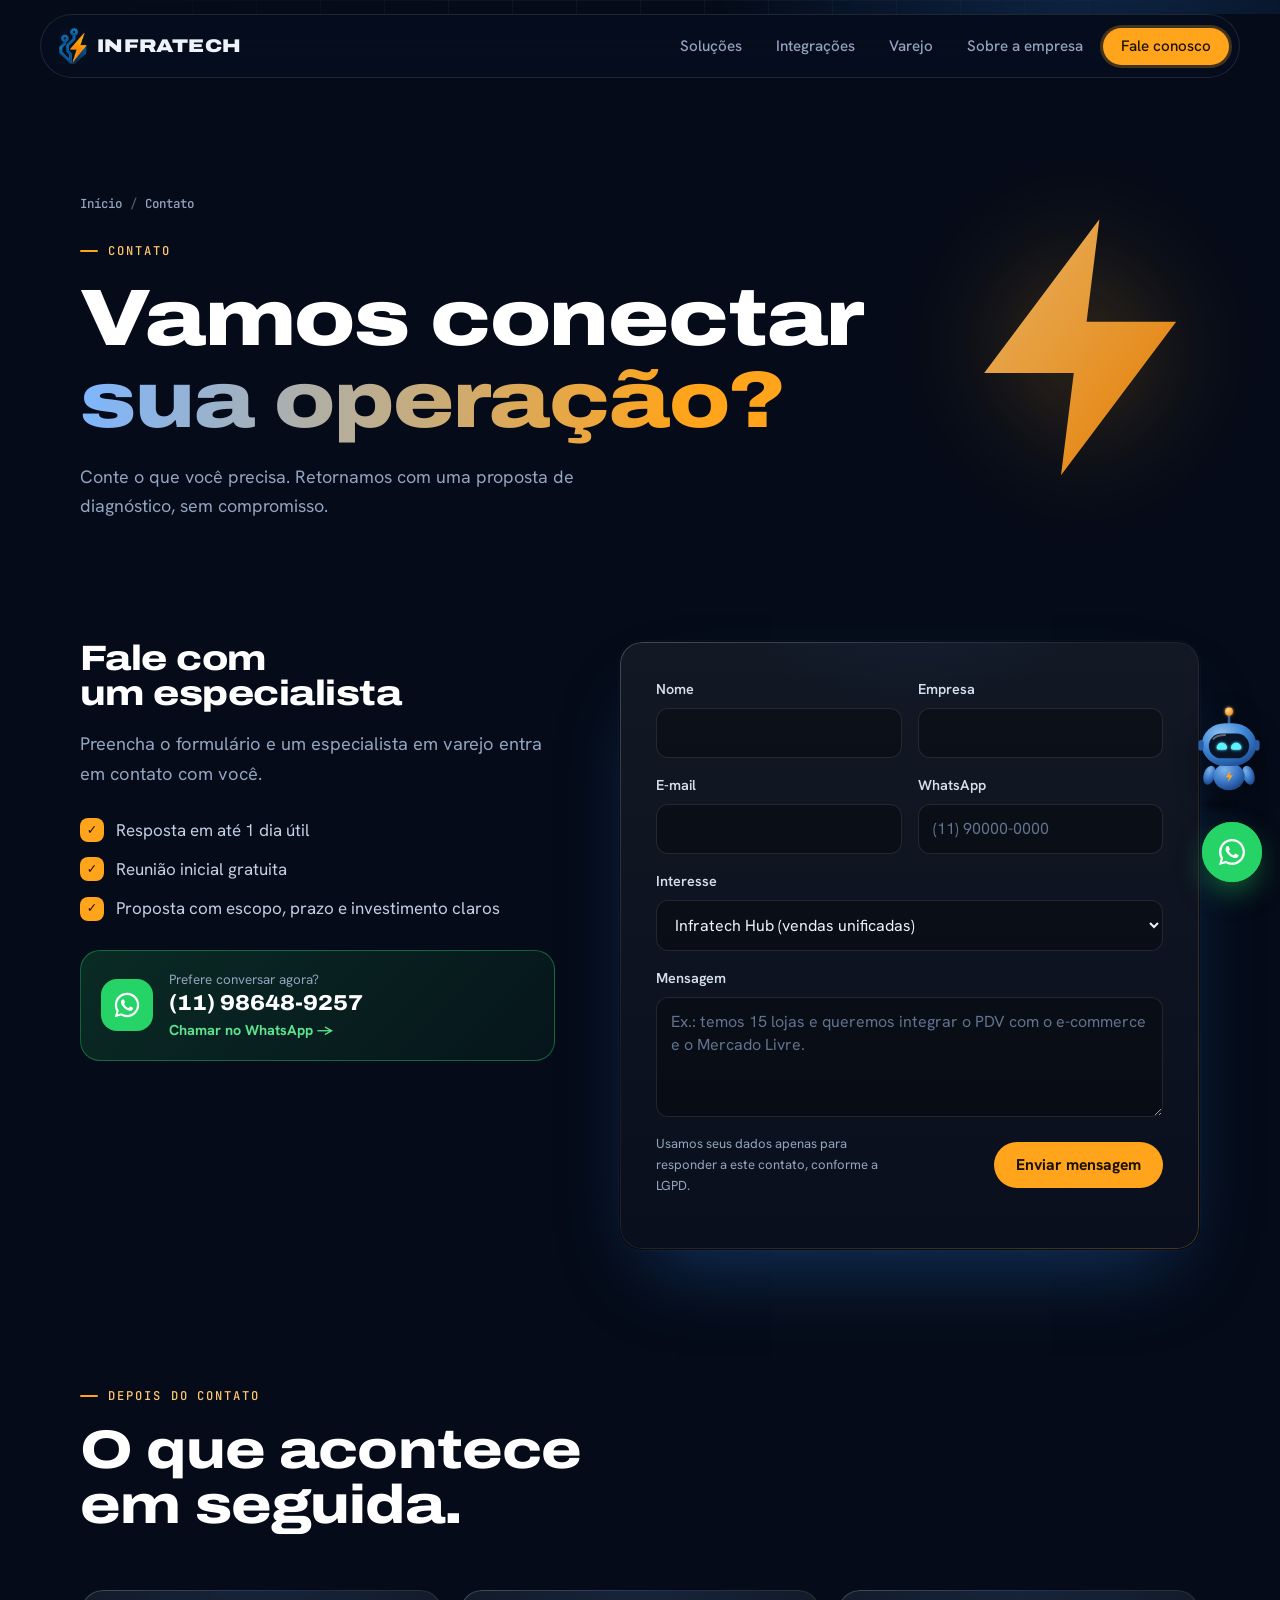
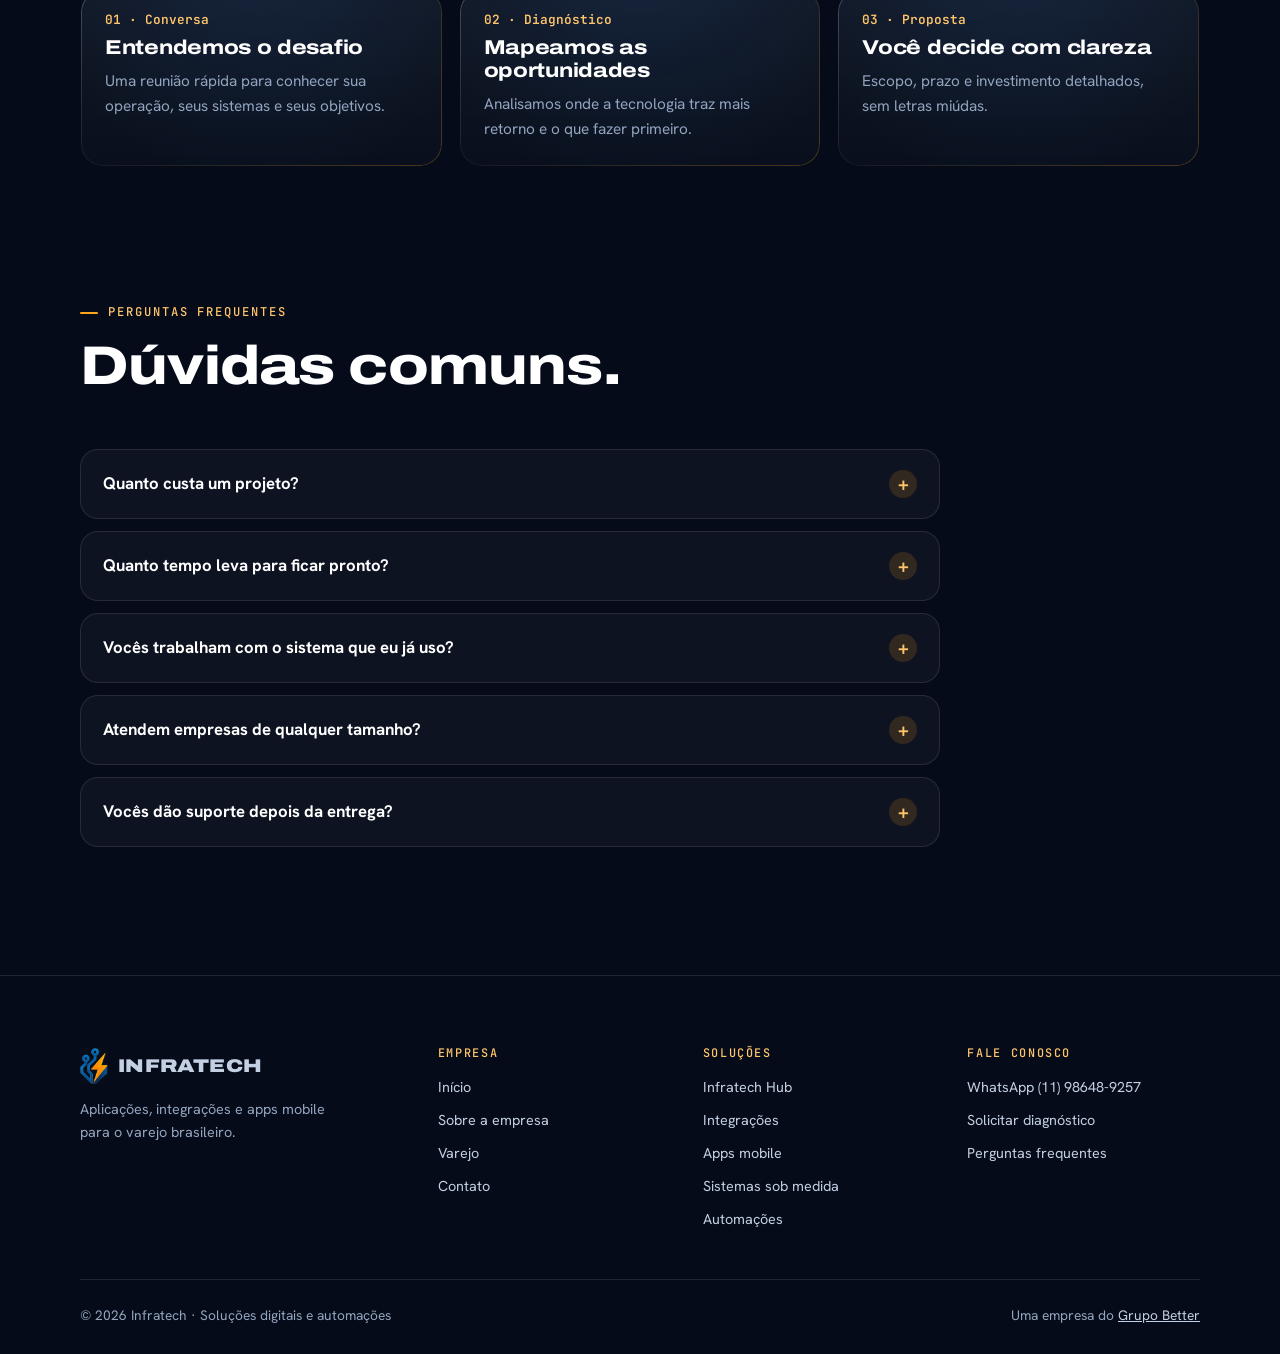
==== commit 48fef40a: "Soluções: adiciona o Infratech Hub com vídeo de apresentação Co-Authored-By: Claude Opus 5.5 <norepl" ====
--- a/contato.html
+++ b/contato.html
@@ -78,6 +78,7 @@
         </div>
         <label for="interesse">Interesse
           <select id="interesse" name="interesse">
+            <option>Infratech Hub (vendas unificadas)</option>
             <option>Integração de sistemas</option>
             <option>Aplicativo mobile</option>
             <option>Sistema sob medida</option>
@@ -137,7 +138,7 @@
       </div>
       <div>
         <h4>Soluções</h4>
-        <ul><li><a href="integracoes.html">Integrações</a></li><li><a href="solucoes.html#mobile">Apps mobile</a></li><li><a href="solucoes.html#sistemas">Sistemas sob medida</a></li><li><a href="solucoes.html#automacoes">Automações</a></li></ul>
+        <ul><li><a href="solucoes.html#hub">Infratech Hub</a></li><li><a href="integracoes.html">Integrações</a></li><li><a href="solucoes.html#mobile">Apps mobile</a></li><li><a href="solucoes.html#sistemas">Sistemas sob medida</a></li><li><a href="solucoes.html#automacoes">Automações</a></li></ul>
       </div>
       <div>
         <h4>Fale conosco</h4>
--- a/assets/css/style.css
+++ b/assets/css/style.css
@@ -567,3 +567,7 @@
 .chat-note{padding:0 14px 10px;font-size:.72rem;color:#7F90AA;text-align:center}
 .chat-note a{color:#9FE8BF}
 @media (max-width:560px){.bot-panel{height:min(520px,calc(100vh - 170px))}}
+
+/* Infratech Hub (página Soluções) */
+.hub-video{width:100%;aspect-ratio:16/9;border-radius:14px;background:#050B18;display:block;border:1px solid rgba(255,255,255,.08)}
+.hub-acts{margin-top:26px;display:flex;gap:12px;flex-wrap:wrap}
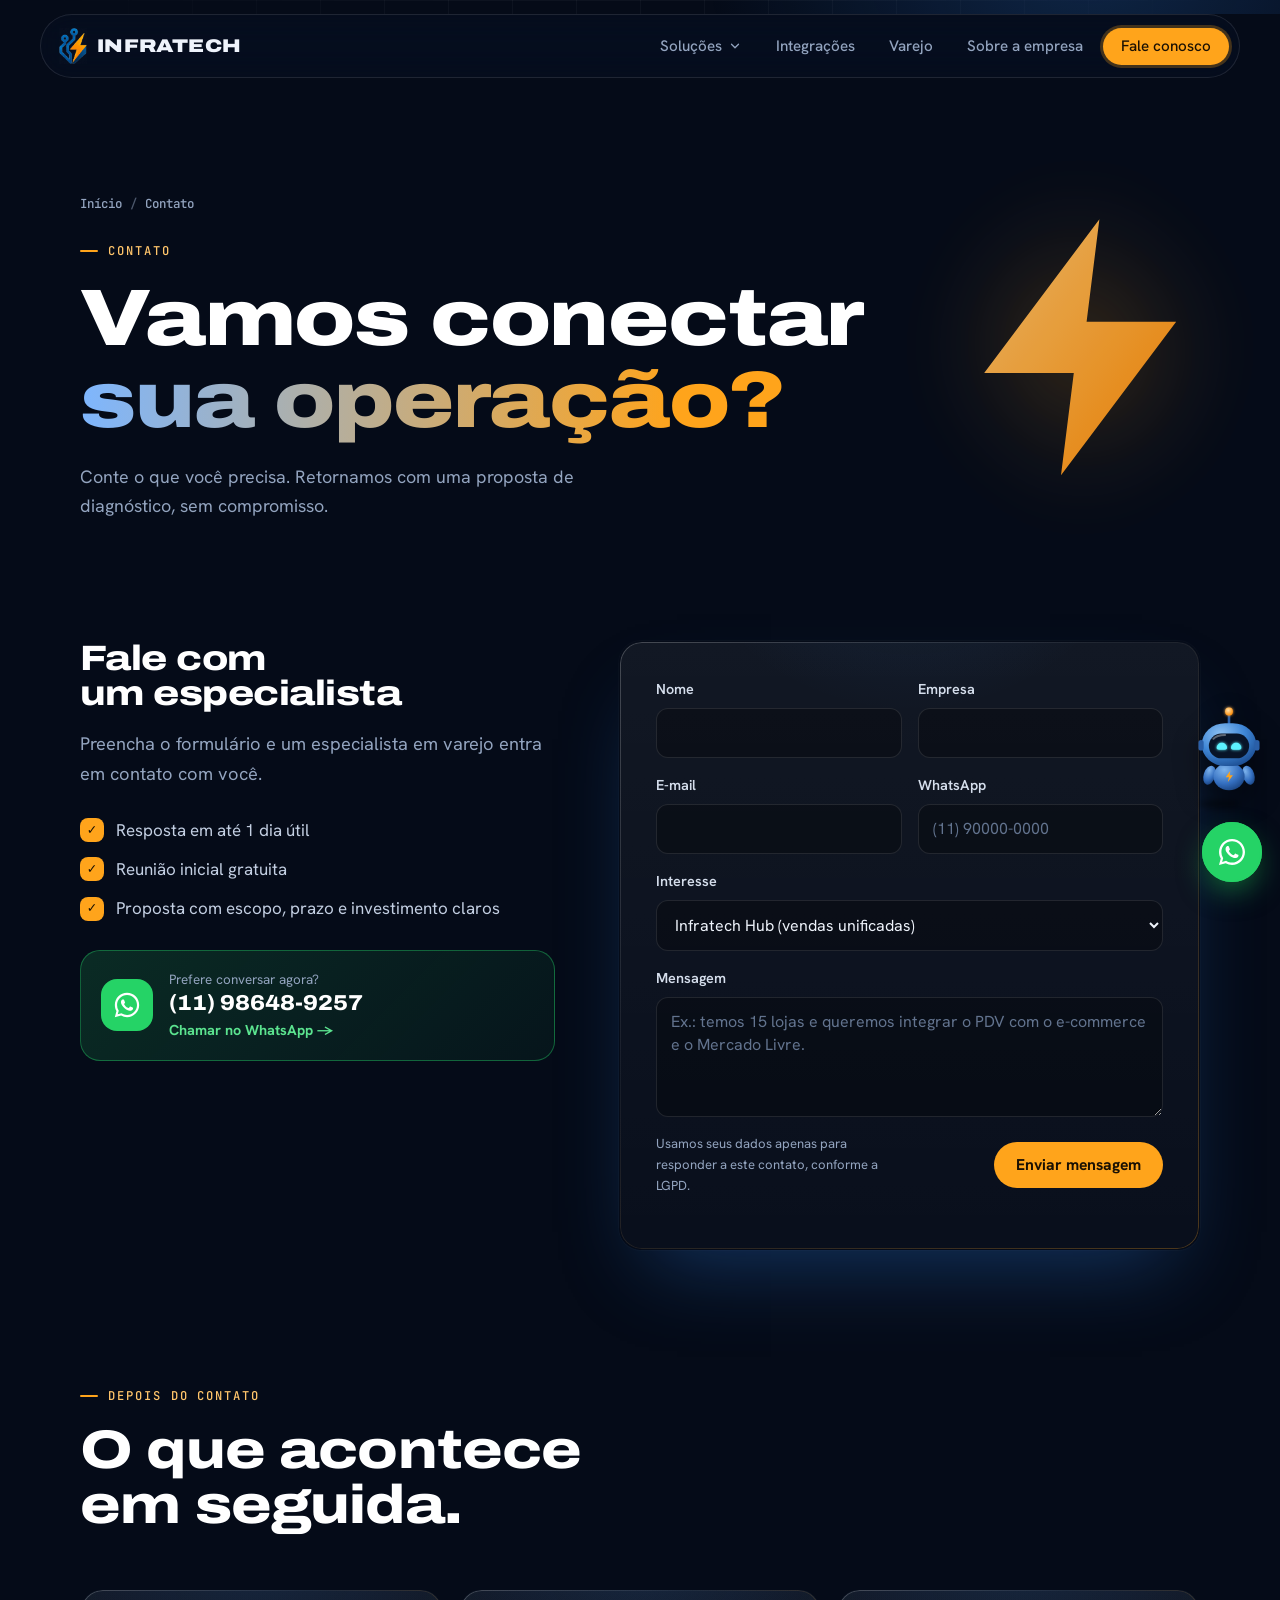
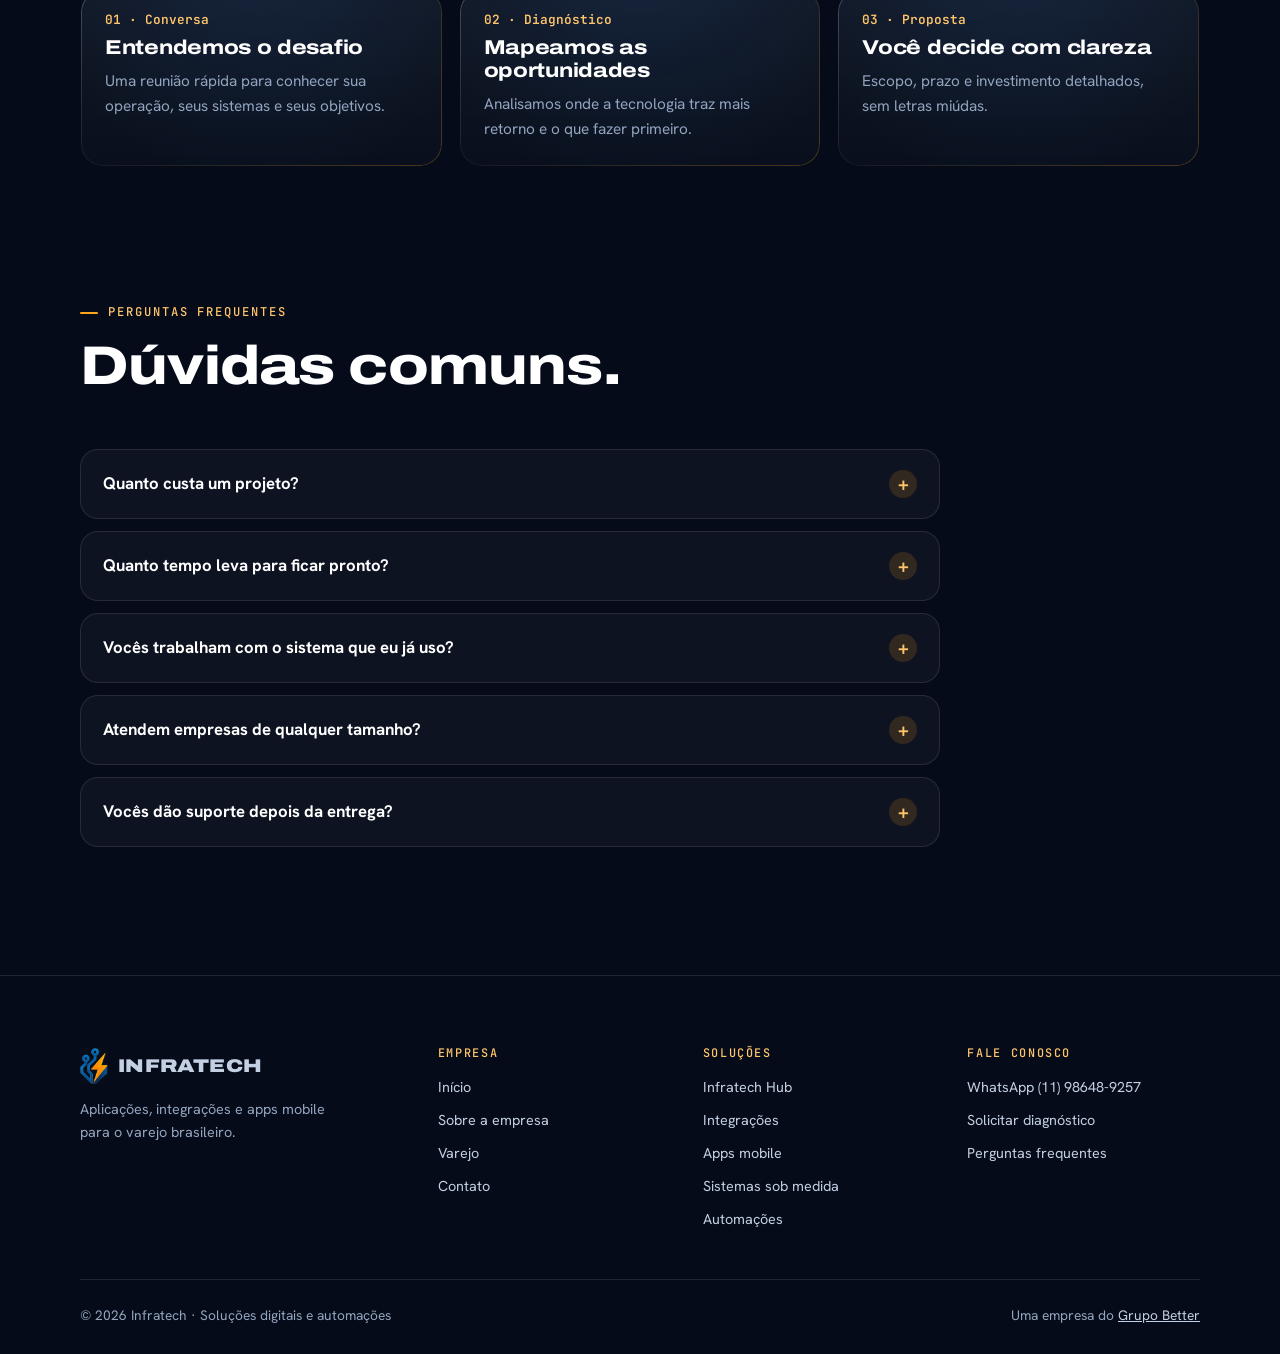
==== commit 5040c049: "Menu: submenu de Soluções com o Hub de vendas Co-Authored-By: Claude Opus 5.5 <noreply@anthropic.com" ====
--- a/contato.html
+++ b/contato.html
@@ -26,7 +26,13 @@
       <b>INFRATECH</b>
     </a>
     <nav class="links" id="menu" aria-label="Principal">
-      <a href="solucoes.html">Soluções</a>
+      <div class="dd">
+        <a href="solucoes.html" aria-haspopup="true">Soluções<svg class="dd-chev" viewBox="0 0 24 24" aria-hidden="true"><path d="M6 9l6 6 6-6"/></svg></a>
+        <div class="dd-menu"><div class="dd-panel">
+          <a href="solucoes.html#hub"><span class="dd-ic"><svg viewBox="0 0 24 24" aria-hidden="true"><rect x="3" y="3" width="7" height="7" rx="1.5"/><rect x="14" y="3" width="7" height="7" rx="1.5"/><rect x="3" y="14" width="7" height="7" rx="1.5"/><rect x="14" y="14" width="7" height="7" rx="1.5"/></svg></span><span><b>Hub de vendas</b><small>Marketplaces, loja virtual e B2B em um só lugar</small></span></a>
+          <a class="dd-all" href="solucoes.html">Ver todas as soluções <span aria-hidden="true">→</span></a>
+        </div></div>
+      </div>
       <a href="integracoes.html">Integrações</a>
       <a href="varejo.html">Varejo</a>
       <a href="sobre.html">Sobre a empresa</a>
--- a/assets/css/style.css
+++ b/assets/css/style.css
@@ -571,3 +571,32 @@
 /* Infratech Hub (página Soluções) */
 .hub-video{width:100%;aspect-ratio:16/9;border-radius:14px;background:#050B18;display:block;border:1px solid rgba(255,255,255,.08)}
 .hub-acts{margin-top:26px;display:flex;gap:12px;flex-wrap:wrap}
+.hub-demo{margin-top:24px;padding:16px 18px;border-radius:14px;border:1px dashed rgba(255,164,27,.55);background:rgba(255,164,27,.07)}
+.hub-demo p{margin:6px 0 0;color:var(--muted,#9fb0c8)}
+.hub-demo-tag{font:600 .72rem/1 var(--f-mono);letter-spacing:.14em;text-transform:uppercase;color:#FFC56B}
+.hub-cred{color:#fff!important;font-weight:600}
+.hub-cred code{font:500 .9rem var(--f-mono);background:rgba(255,255,255,.1);padding:3px 8px;border-radius:6px;color:#FFC56B}
+
+/* ===== Submenu de Soluções ===== */
+.dd{position:relative}
+.dd>a{display:inline-flex;align-items:center;gap:6px}
+.dd-chev{width:14px;height:14px;stroke:currentColor;stroke-width:2.2;fill:none;stroke-linecap:round;stroke-linejoin:round;transition:transform .2s}
+.dd:hover .dd-chev,.dd:focus-within .dd-chev{transform:rotate(180deg)}
+.dd-menu{position:absolute;top:100%;left:-8px;padding-top:12px;opacity:0;visibility:hidden;transform:translateY(6px);transition:opacity .18s,transform .18s,visibility .18s;z-index:40}
+.dd:hover .dd-menu,.dd:focus-within .dd-menu{opacity:1;visibility:visible;transform:none}
+.dd-panel{min-width:320px;padding:8px;border-radius:20px;background:#08101F;border:1px solid var(--glass-line);box-shadow:0 30px 60px -20px rgba(0,0,0,.8)}
+.links .dd-panel a{display:flex;align-items:flex-start;gap:12px;padding:12px;border-radius:14px;color:#fff;font-size:.95rem}
+.links .dd-panel a:hover{background:rgba(255,255,255,.06)}
+.dd-panel b{display:block;font-weight:600}
+.dd-panel small{display:block;margin-top:3px;color:var(--muted);font-size:.82rem;line-height:1.35}
+.dd-ic{flex:none;width:36px;height:36px;border-radius:10px;display:grid;place-items:center;background:rgba(255,164,27,.12);color:var(--volt)}
+.dd-ic svg{width:18px;height:18px;stroke:currentColor;stroke-width:1.8;fill:none;stroke-linejoin:round}
+.links .dd-panel .dd-all{margin-top:4px;padding:10px 12px;border-top:1px solid var(--glass-line);border-radius:0 0 12px 12px;color:var(--muted);font-size:.85rem;justify-content:space-between}
+.links .dd-panel .dd-all:hover{color:#fff}
+@media (max-width:820px){
+  .dd-chev{display:none}
+  .dd-menu{position:static;opacity:1;visibility:visible;transform:none;padding:0 0 4px 14px}
+  .dd-panel{min-width:0;padding:0;background:none;border:0;box-shadow:none}
+  .links .dd-panel a{padding:10px 12px}
+  .links .dd-panel .dd-all{display:none}
+}
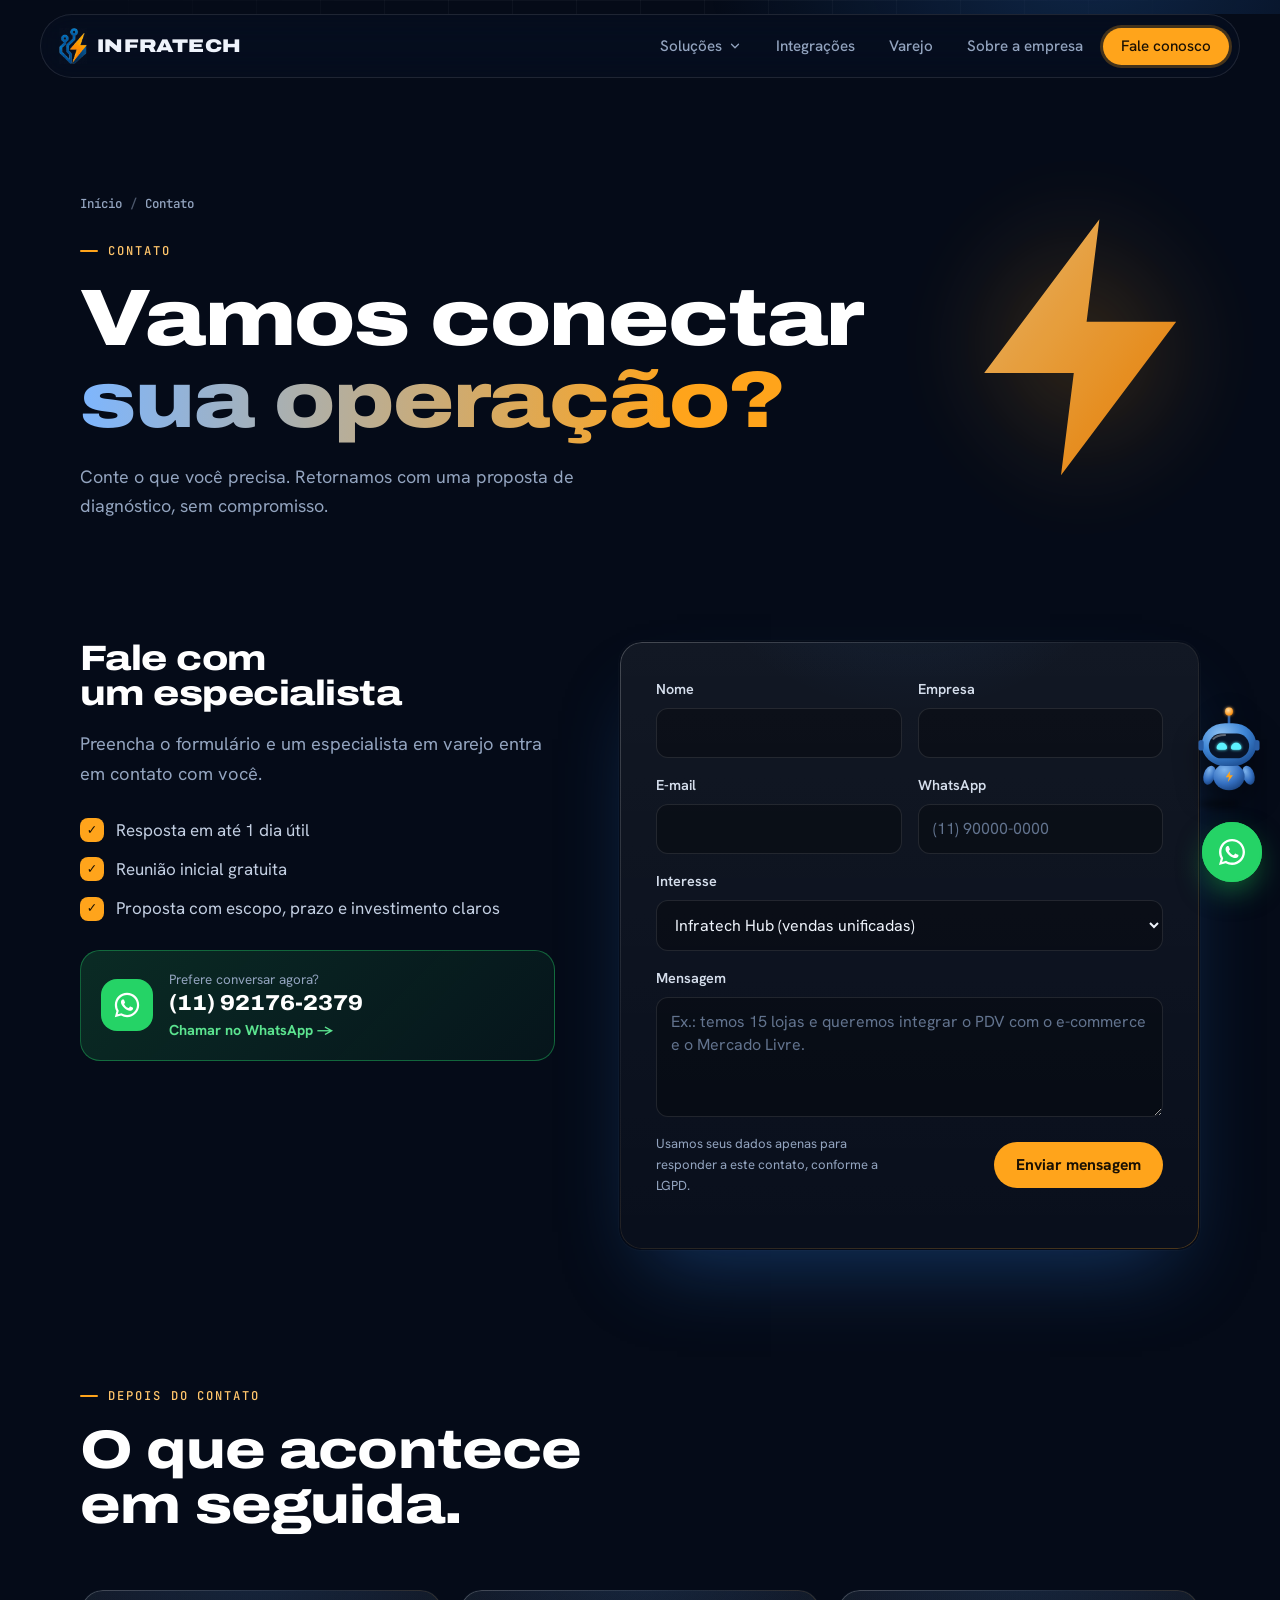
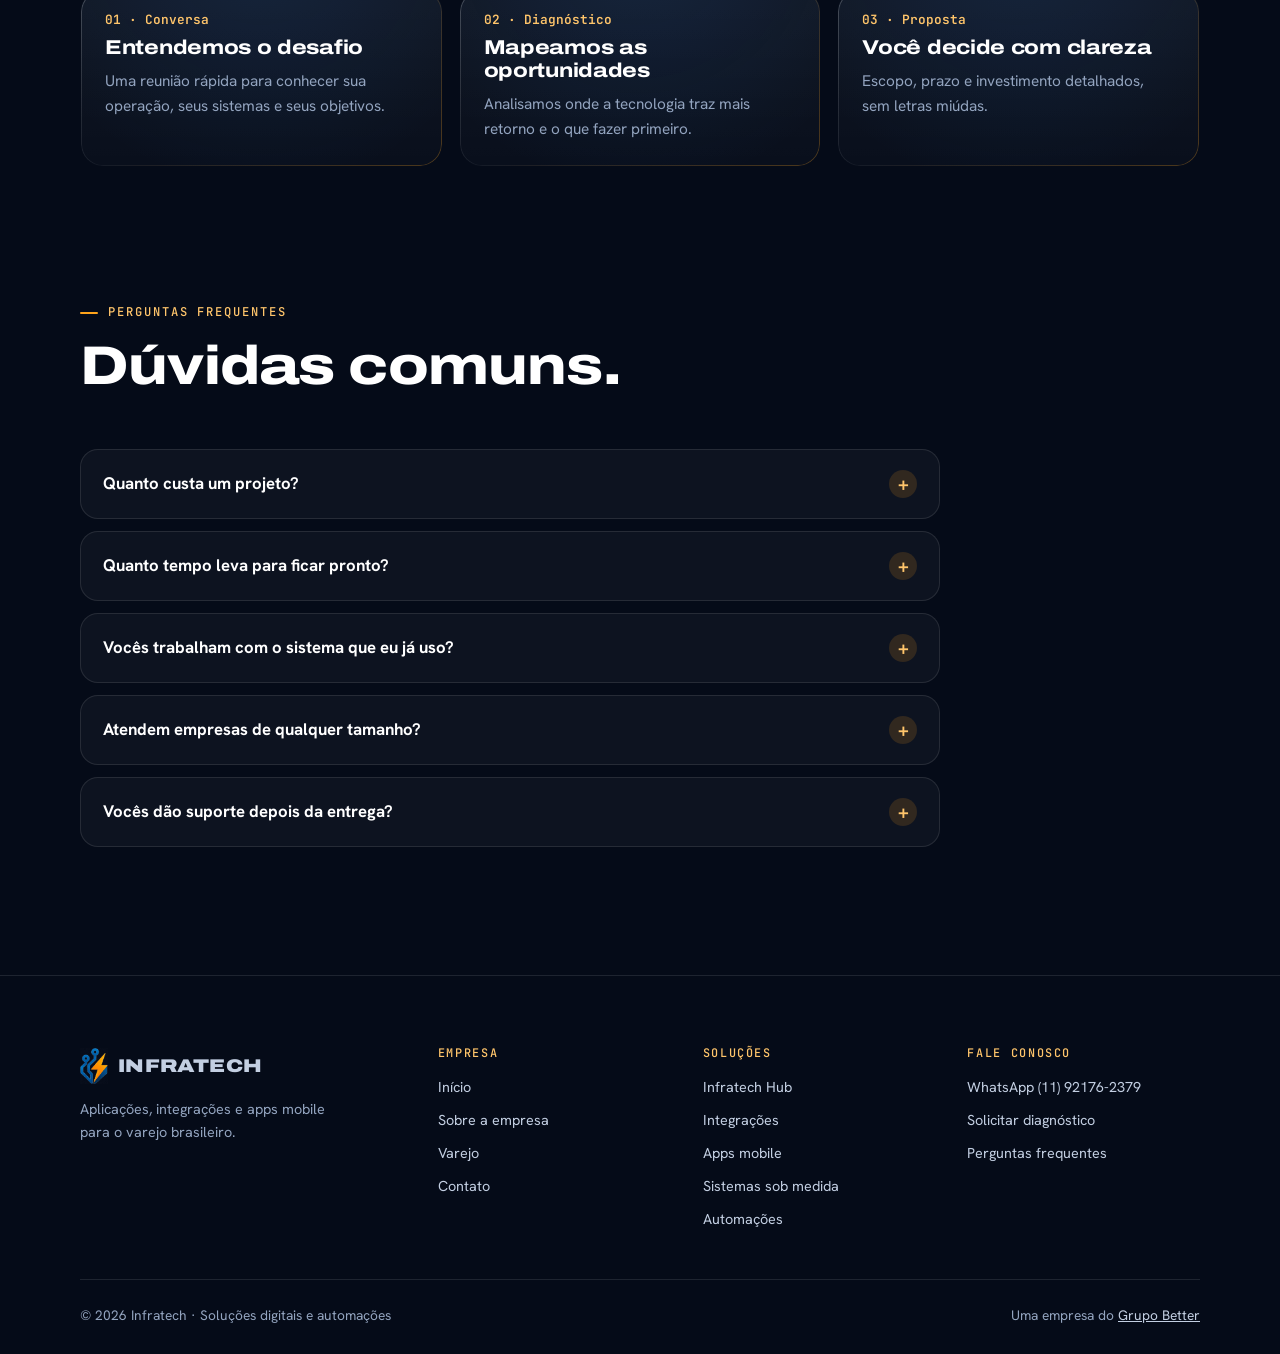
==== commit 9cb8c948: "WhatsApp da Infratech: (11) 92176-2379 Co-Authored-By: Claude Opus 5.5 <noreply@anthropic.com> Claud" ====
--- a/contato.html
+++ b/contato.html
@@ -67,9 +67,9 @@
           <li>Reunião inicial gratuita</li>
           <li>Proposta com escopo, prazo e investimento claros</li>
         </ul>
-        <a class="wa-card" href="https://wa.me/5511986489257?text=Ol%C3%A1!%20Vim%20pelo%20site%20da%20Infratech%20e%20gostaria%20de%20saber%20mais." target="_blank" rel="noopener">
+        <a class="wa-card" href="https://wa.me/5511921762379?text=Ol%C3%A1!%20Vim%20pelo%20site%20da%20Infratech%20e%20gostaria%20de%20saber%20mais." target="_blank" rel="noopener">
           <span class="wa-ico"><svg viewBox="0 0 32 32" aria-hidden="true"><path d="M16.04 3C8.86 3 3.03 8.82 3.03 16c0 2.3.6 4.54 1.74 6.52L3 29l6.65-1.74A12.95 12.95 0 0 0 16.04 29C23.2 29 29 23.18 29 16S23.2 3 16.04 3zm0 23.62c-1.95 0-3.87-.52-5.54-1.52l-.4-.24-3.95 1.03 1.06-3.85-.26-.4A10.6 10.6 0 0 1 5.4 16c0-5.86 4.77-10.63 10.64-10.63 5.86 0 10.62 4.77 10.62 10.63 0 5.87-4.76 10.62-10.62 10.62zm5.83-7.95c-.32-.16-1.89-.93-2.18-1.04-.3-.1-.5-.16-.72.16-.21.32-.82 1.04-1 1.25-.19.21-.37.24-.69.08-.32-.16-1.35-.5-2.57-1.59-.95-.85-1.59-1.9-1.78-2.21-.18-.32-.02-.5.14-.65.15-.14.32-.37.48-.56.16-.19.21-.32.32-.53.1-.21.05-.4-.03-.56-.08-.16-.72-1.73-.98-2.37-.26-.62-.52-.54-.72-.55h-.61c-.21 0-.56.08-.85.4-.29.32-1.11 1.09-1.11 2.65s1.14 3.08 1.3 3.29c.16.21 2.24 3.42 5.43 4.8.76.33 1.35.52 1.81.67.76.24 1.45.2 2 .12.61-.09 1.89-.77 2.15-1.52.27-.74.27-1.38.19-1.52-.08-.13-.29-.21-.61-.37z"/></svg></span>
-          <span><small>Prefere conversar agora?</small><b>(11) 98648-9257</b><em>Chamar no WhatsApp →</em></span>
+          <span><small>Prefere conversar agora?</small><b>(11) 92176-2379</b><em>Chamar no WhatsApp →</em></span>
         </a>
       </div>
       <form id="form-contato" class="glass reveal" name="contato" action="/" method="post" data-netlify="true" netlify-honeypot="site" novalidate>
@@ -148,7 +148,7 @@
       </div>
       <div>
         <h4>Fale conosco</h4>
-        <ul><li><a href="https://wa.me/5511986489257?text=Ol%C3%A1!%20Vim%20pelo%20site%20da%20Infratech%20e%20gostaria%20de%20saber%20mais." target="_blank" rel="noopener">WhatsApp (11) 98648-9257</a></li><li><a href="contato.html">Solicitar diagnóstico</a></li><li><a href="contato.html#perguntas">Perguntas frequentes</a></li></ul>
+        <ul><li><a href="https://wa.me/5511921762379?text=Ol%C3%A1!%20Vim%20pelo%20site%20da%20Infratech%20e%20gostaria%20de%20saber%20mais." target="_blank" rel="noopener">WhatsApp (11) 92176-2379</a></li><li><a href="contato.html">Solicitar diagnóstico</a></li><li><a href="contato.html#perguntas">Perguntas frequentes</a></li></ul>
       </div>
     </div>
     <div class="foot-bottom"><span>© <span data-ano>2026</span> Infratech · Soluções digitais e automações</span><span class="foot-grupo">Uma empresa do <a href="sobre.html#grupo">Grupo Better</a></span></div>
@@ -175,7 +175,7 @@
       <input id="chat-input" name="mensagem" type="text" maxlength="600" autocomplete="off" placeholder="Digite sua mensagem…">
       <button type="submit" aria-label="Enviar"><svg viewBox="0 0 24 24" aria-hidden="true"><path d="M4 12l16-8-6 16-2-6-8-2z"/></svg></button>
     </form>
-    <p class="chat-note">Assistente com IA, pode cometer erros. <a href="https://wa.me/5511986489257?text=Ol%C3%A1!%20Vim%20pelo%20site%20da%20Infratech%20e%20gostaria%20de%20falar%20com%20um%20especialista." target="_blank" rel="noopener">Falar com uma pessoa</a></p>
+    <p class="chat-note">Assistente com IA, pode cometer erros. <a href="https://wa.me/5511921762379?text=Ol%C3%A1!%20Vim%20pelo%20site%20da%20Infratech%20e%20gostaria%20de%20falar%20com%20um%20especialista." target="_blank" rel="noopener">Falar com uma pessoa</a></p>
   </div>
   <button class="bot" type="button" aria-label="Abrir assistente Infratech" aria-expanded="false" aria-controls="bot-panel">
     <svg viewBox="0 0 120 140" aria-hidden="true">
@@ -203,7 +203,7 @@
   <span class="bot-shadow" aria-hidden="true"></span>
 </div>
 
-<a class="wa-float" href="https://wa.me/5511986489257?text=Ol%C3%A1!%20Vim%20pelo%20site%20da%20Infratech%20e%20gostaria%20de%20saber%20mais." target="_blank" rel="noopener" aria-label="Conversar no WhatsApp: (11) 98648-9257">
+<a class="wa-float" href="https://wa.me/5511921762379?text=Ol%C3%A1!%20Vim%20pelo%20site%20da%20Infratech%20e%20gostaria%20de%20saber%20mais." target="_blank" rel="noopener" aria-label="Conversar no WhatsApp: (11) 92176-2379">
   <svg viewBox="0 0 32 32" aria-hidden="true"><path d="M16.04 3C8.86 3 3.03 8.82 3.03 16c0 2.3.6 4.54 1.74 6.52L3 29l6.65-1.74A12.95 12.95 0 0 0 16.04 29C23.2 29 29 23.18 29 16S23.2 3 16.04 3zm0 23.62c-1.95 0-3.87-.52-5.54-1.52l-.4-.24-3.95 1.03 1.06-3.85-.26-.4A10.6 10.6 0 0 1 5.4 16c0-5.86 4.77-10.63 10.64-10.63 5.86 0 10.62 4.77 10.62 10.63 0 5.87-4.76 10.62-10.62 10.62zm5.83-7.95c-.32-.16-1.89-.93-2.18-1.04-.3-.1-.5-.16-.72.16-.21.32-.82 1.04-1 1.25-.19.21-.37.24-.69.08-.32-.16-1.35-.5-2.57-1.59-.95-.85-1.59-1.9-1.78-2.21-.18-.32-.02-.5.14-.65.15-.14.32-.37.48-.56.16-.19.21-.32.32-.53.1-.21.05-.4-.03-.56-.08-.16-.72-1.73-.98-2.37-.26-.62-.52-.54-.72-.55h-.61c-.21 0-.56.08-.85.4-.29.32-1.11 1.09-1.11 2.65s1.14 3.08 1.3 3.29c.16.21 2.24 3.42 5.43 4.8.76.33 1.35.52 1.81.67.76.24 1.45.2 2 .12.61-.09 1.89-.77 2.15-1.52.27-.74.27-1.38.19-1.52-.08-.13-.29-.21-.61-.37z"/></svg><span class="wa-tip">Fale no WhatsApp</span>
 </a>
 
